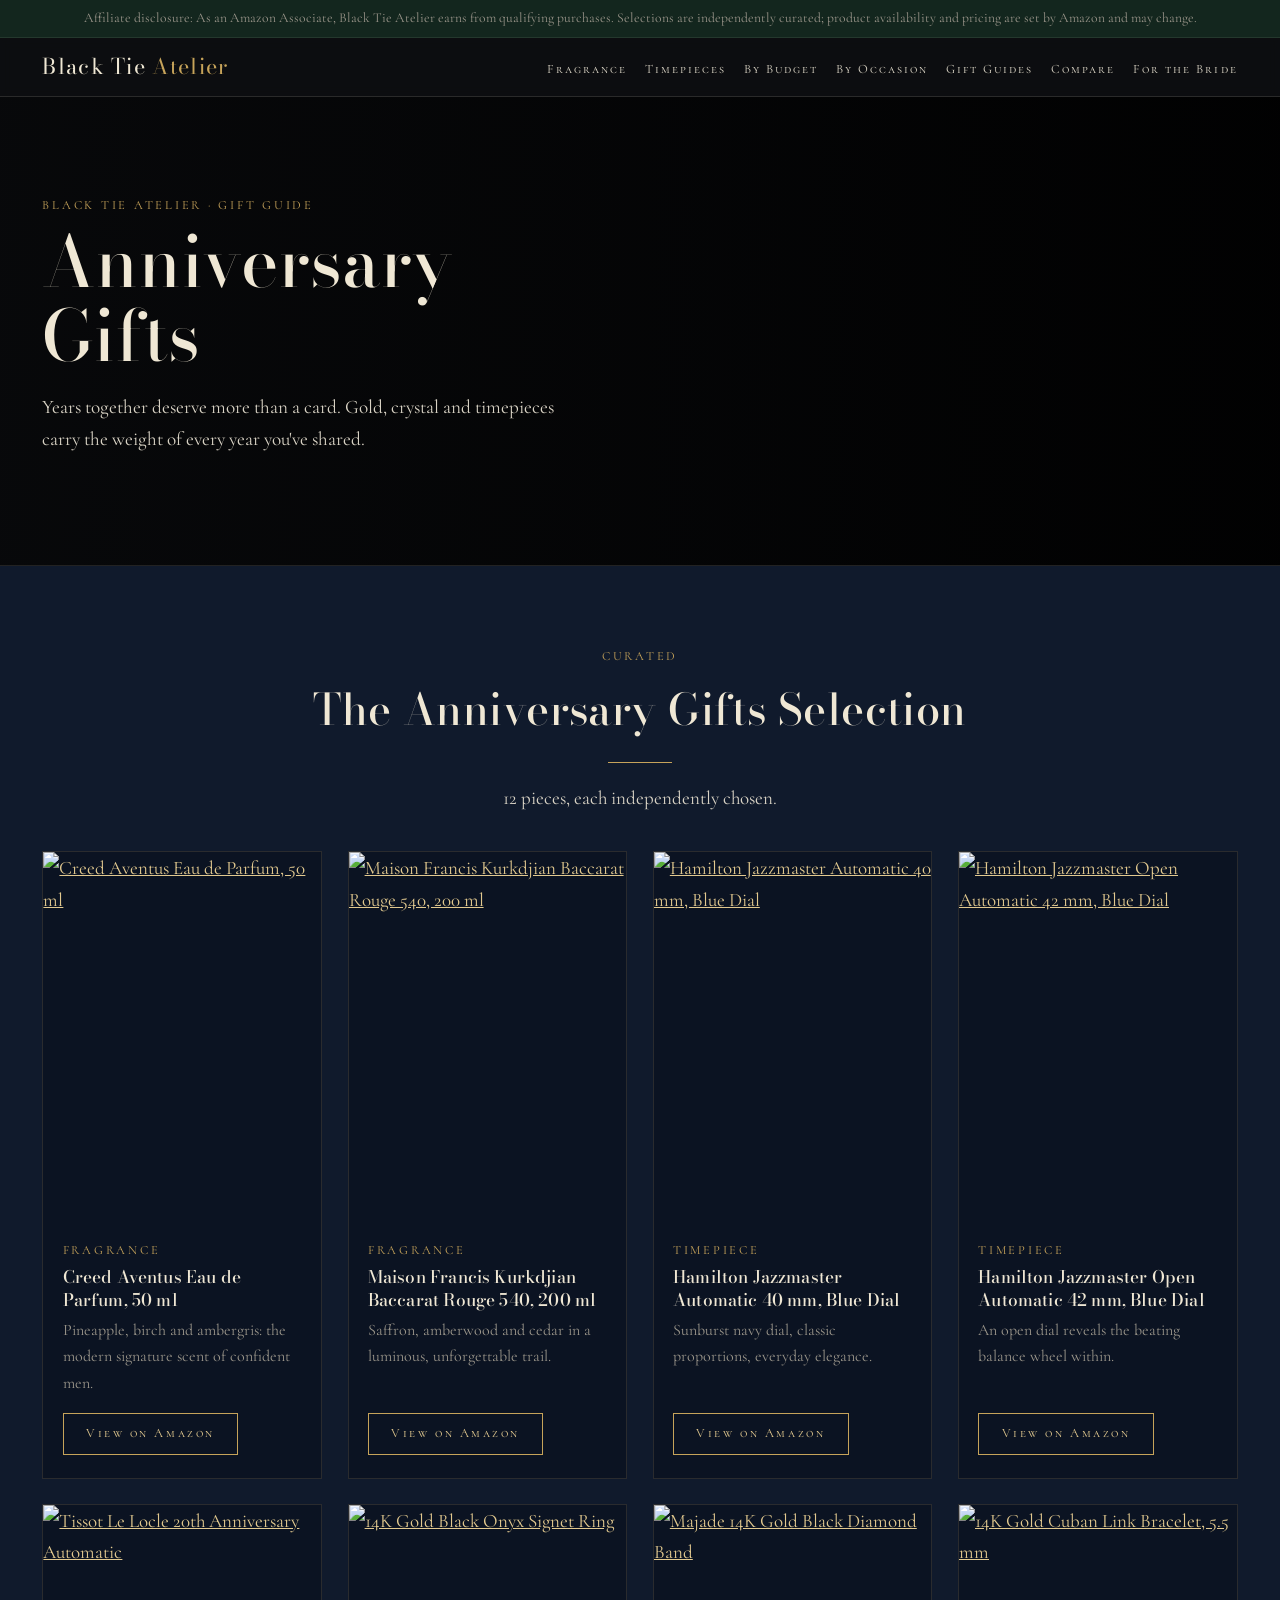
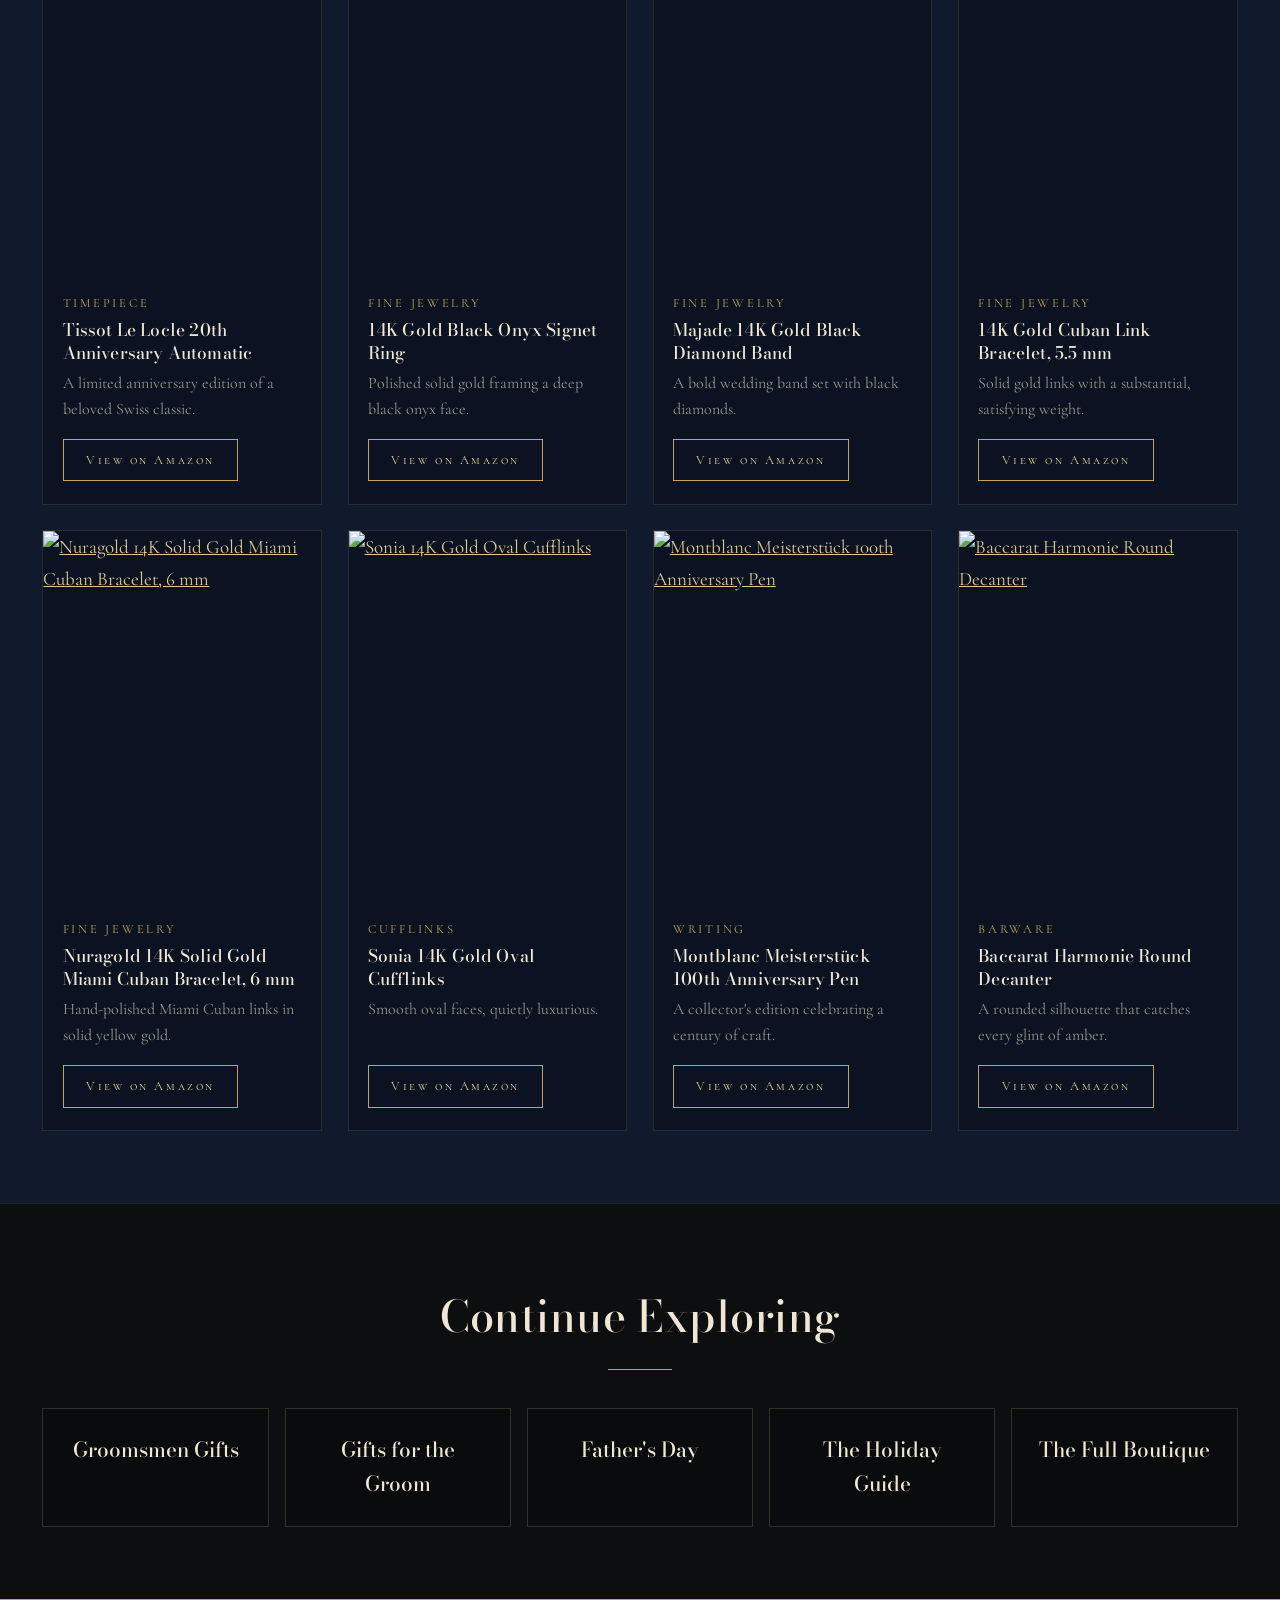
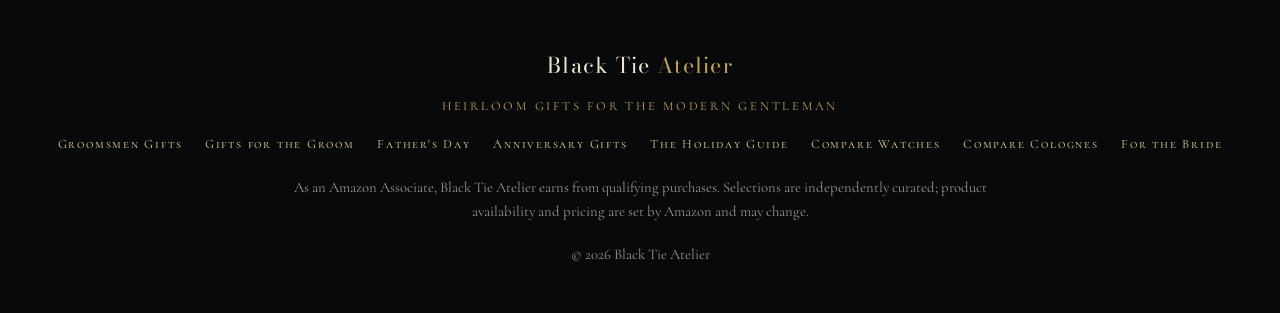
==== anniversary.html @ eb1c872d "Add files via upload" ====
<!doctype html><html lang="en"><head><meta charset="utf-8"><meta name="viewport" content="width=device-width,initial-scale=1">
<title>Luxury Anniversary Gifts for Him — Gold, Crystal &amp; Timepieces</title><meta name="description" content="Anniversary gifts for him: gold signet rings, Baccarat Rouge 540, Swiss automatics and collector&#x27;s pens."><link rel="canonical" href="https://lulumoons.github.io/Black-Tie-Atelier/anniversary.html">
<meta property="og:type" content="website"><meta property="og:site_name" content="Black Tie Atelier"><meta property="og:title" content="Luxury Anniversary Gifts for Him — Gold, Crystal &amp; Timepieces"><meta property="og:description" content="Anniversary gifts for him: gold signet rings, Baccarat Rouge 540, Swiss automatics and collector&#x27;s pens."><meta property="og:url" content="https://lulumoons.github.io/Black-Tie-Atelier/anniversary.html"><meta property="og:image" content="https://lulumoons.github.io/Black-Tie-Atelier/assets/share.jpg"><meta property="og:image:width" content="1200"><meta property="og:image:height" content="630">
<meta name="twitter:card" content="summary_large_image"><meta name="twitter:title" content="Luxury Anniversary Gifts for Him — Gold, Crystal &amp; Timepieces"><meta name="twitter:description" content="Anniversary gifts for him: gold signet rings, Baccarat Rouge 540, Swiss automatics and collector&#x27;s pens."><meta name="twitter:image" content="https://lulumoons.github.io/Black-Tie-Atelier/assets/share.jpg">
<meta name="theme-color" content="#0d0e10"><link rel="preconnect" href="https://fonts.googleapis.com"><link rel="preconnect" href="https://fonts.gstatic.com" crossorigin><link href="https://fonts.googleapis.com/css2?family=Bodoni+Moda:ital,wght@0,400;0,500;1,400&family=Cormorant+Garamond:ital,wght@0,400;0,500;1,400&family=Cormorant+SC:wght@400;500&display=swap" rel="stylesheet"><link rel="stylesheet" href="style.css"></head><body>
<div class="disc-top">Affiliate disclosure: As an Amazon Associate, Black Tie Atelier earns from qualifying purchases. Selections are independently curated; product availability and pricing are set by Amazon and may change.</div>
<header><div class="bar"><a class="logo" href="index.html">Black Tie <span>Atelier</span></a><nav><a href="index.html#atelier">Fragrance</a><a href="index.html#watches">Timepieces</a><a href="index.html#budget">By Budget</a><a href="index.html#occasion">By Occasion</a><a href="index.html#guides">Gift Guides</a><a href="compare-watches.html">Compare</a><a href="https://lulumoons.github.io/Enchanted-Veil/">For the Bride</a></nav></div></header>
<div class="hero" style="min-height:min(52vh,480px);background-image:url(assets/banners/jewels.jpg)"><div class="in"><span class="sc">Black Tie Atelier · Gift Guide</span><h1>Anniversary Gifts</h1><p>Years together deserve more than a card. Gold, crystal and timepieces carry the weight of every year you've shared.</p></div></div>
<section id="picks" class="navy"><div class="wrap"><div class="head"><span class="sc">Curated</span><h2>The Anniversary Gifts Selection</h2><div class="rule"></div><p>12 pieces, each independently chosen.</p></div><div class="grid"><article class="card"><a class="ph" data-asin="B071CYS5ZZ" href="https://www.amazon.com/dp/B071CYS5ZZ?tag=enchantedveil-20" target="_blank" rel="sponsored noopener"><img src="assets/products/B071CYS5ZZ.jpg" alt="Creed Aventus Eau de Parfum, 50 ml" loading="lazy"></a>
<div class="cb"><span class="sc">Fragrance</span><h3>Creed Aventus Eau de Parfum, 50 ml</h3><p>Pineapple, birch and ambergris: the modern signature scent of confident men.</p><a class="btn" data-asin="B071CYS5ZZ" href="https://www.amazon.com/dp/B071CYS5ZZ?tag=enchantedveil-20" target="_blank" rel="sponsored noopener">View on Amazon</a></div></article><article class="card"><a class="ph" data-asin="B0711VH8WD" href="https://www.amazon.com/dp/B0711VH8WD?tag=enchantedveil-20" target="_blank" rel="sponsored noopener"><img src="assets/products/B0711VH8WD.jpg" alt="Maison Francis Kurkdjian Baccarat Rouge 540, 200 ml" loading="lazy"></a>
<div class="cb"><span class="sc">Fragrance</span><h3>Maison Francis Kurkdjian Baccarat Rouge 540, 200 ml</h3><p>Saffron, amberwood and cedar in a luminous, unforgettable trail.</p><a class="btn" data-asin="B0711VH8WD" href="https://www.amazon.com/dp/B0711VH8WD?tag=enchantedveil-20" target="_blank" rel="sponsored noopener">View on Amazon</a></div></article><article class="card"><a class="ph" data-asin="B08B4QP7NF" href="https://www.amazon.com/dp/B08B4QP7NF?tag=enchantedveil-20" target="_blank" rel="sponsored noopener"><img src="assets/products/B08B4QP7NF.jpg" alt="Hamilton Jazzmaster Automatic 40 mm, Blue Dial" loading="lazy"></a>
<div class="cb"><span class="sc">Timepiece</span><h3>Hamilton Jazzmaster Automatic 40 mm, Blue Dial</h3><p>Sunburst navy dial, classic proportions, everyday elegance.</p><a class="btn" data-asin="B08B4QP7NF" href="https://www.amazon.com/dp/B08B4QP7NF?tag=enchantedveil-20" target="_blank" rel="sponsored noopener">View on Amazon</a></div></article><article class="card"><a class="ph" data-asin="B0FDKBJCLB" href="https://www.amazon.com/dp/B0FDKBJCLB?tag=enchantedveil-20" target="_blank" rel="sponsored noopener"><img src="assets/products/B0FDKBJCLB.jpg" alt="Hamilton Jazzmaster Open Automatic 42 mm, Blue Dial" loading="lazy"></a>
<div class="cb"><span class="sc">Timepiece</span><h3>Hamilton Jazzmaster Open Automatic 42 mm, Blue Dial</h3><p>An open dial reveals the beating balance wheel within.</p><a class="btn" data-asin="B0FDKBJCLB" href="https://www.amazon.com/dp/B0FDKBJCLB?tag=enchantedveil-20" target="_blank" rel="sponsored noopener">View on Amazon</a></div></article><article class="card"><a class="ph" data-asin="B0CQTPMPXT" href="https://www.amazon.com/dp/B0CQTPMPXT?tag=enchantedveil-20" target="_blank" rel="sponsored noopener"><img src="assets/products/B0CQTPMPXT.jpg" alt="Tissot Le Locle 20th Anniversary Automatic" loading="lazy"></a>
<div class="cb"><span class="sc">Timepiece</span><h3>Tissot Le Locle 20th Anniversary Automatic</h3><p>A limited anniversary edition of a beloved Swiss classic.</p><a class="btn" data-asin="B0CQTPMPXT" href="https://www.amazon.com/dp/B0CQTPMPXT?tag=enchantedveil-20" target="_blank" rel="sponsored noopener">View on Amazon</a></div></article><article class="card"><a class="ph" data-asin="B0CR1HQW1B" href="https://www.amazon.com/dp/B0CR1HQW1B?tag=enchantedveil-20" target="_blank" rel="sponsored noopener"><img src="assets/products/B0CR1HQW1B.jpg" alt="14K Gold Black Onyx Signet Ring" loading="lazy"></a>
<div class="cb"><span class="sc">Fine Jewelry</span><h3>14K Gold Black Onyx Signet Ring</h3><p>Polished solid gold framing a deep black onyx face.</p><a class="btn" data-asin="B0CR1HQW1B" href="https://www.amazon.com/dp/B0CR1HQW1B?tag=enchantedveil-20" target="_blank" rel="sponsored noopener">View on Amazon</a></div></article><article class="card"><a class="ph" data-asin="B079HYJ5NM" href="https://www.amazon.com/dp/B079HYJ5NM?tag=enchantedveil-20" target="_blank" rel="sponsored noopener"><img src="assets/products/B079HYJ5NM.jpg" alt="Majade 14K Gold Black Diamond Band" loading="lazy"></a>
<div class="cb"><span class="sc">Fine Jewelry</span><h3>Majade 14K Gold Black Diamond Band</h3><p>A bold wedding band set with black diamonds.</p><a class="btn" data-asin="B079HYJ5NM" href="https://www.amazon.com/dp/B079HYJ5NM?tag=enchantedveil-20" target="_blank" rel="sponsored noopener">View on Amazon</a></div></article><article class="card"><a class="ph" data-asin="B0777R8YJX" href="https://www.amazon.com/dp/B0777R8YJX?tag=enchantedveil-20" target="_blank" rel="sponsored noopener"><img src="assets/products/B0777R8YJX.jpg" alt="14K Gold Cuban Link Bracelet, 5.5 mm" loading="lazy"></a>
<div class="cb"><span class="sc">Fine Jewelry</span><h3>14K Gold Cuban Link Bracelet, 5.5 mm</h3><p>Solid gold links with a substantial, satisfying weight.</p><a class="btn" data-asin="B0777R8YJX" href="https://www.amazon.com/dp/B0777R8YJX?tag=enchantedveil-20" target="_blank" rel="sponsored noopener">View on Amazon</a></div></article><article class="card"><a class="ph" data-asin="B07YQ8J4TJ" href="https://www.amazon.com/dp/B07YQ8J4TJ?tag=enchantedveil-20" target="_blank" rel="sponsored noopener"><img src="assets/products/B07YQ8J4TJ.jpg" alt="Nuragold 14K Solid Gold Miami Cuban Bracelet, 6 mm" loading="lazy"></a>
<div class="cb"><span class="sc">Fine Jewelry</span><h3>Nuragold 14K Solid Gold Miami Cuban Bracelet, 6 mm</h3><p>Hand-polished Miami Cuban links in solid yellow gold.</p><a class="btn" data-asin="B07YQ8J4TJ" href="https://www.amazon.com/dp/B07YQ8J4TJ?tag=enchantedveil-20" target="_blank" rel="sponsored noopener">View on Amazon</a></div></article><article class="card"><a class="ph" data-asin="B081TM9789" href="https://www.amazon.com/dp/B081TM9789?tag=enchantedveil-20" target="_blank" rel="sponsored noopener"><img src="assets/products/B081TM9789.jpg" alt="Sonia 14K Gold Oval Cufflinks" loading="lazy"></a>
<div class="cb"><span class="sc">Cufflinks</span><h3>Sonia 14K Gold Oval Cufflinks</h3><p>Smooth oval faces, quietly luxurious.</p><a class="btn" data-asin="B081TM9789" href="https://www.amazon.com/dp/B081TM9789?tag=enchantedveil-20" target="_blank" rel="sponsored noopener">View on Amazon</a></div></article><article class="card"><a class="ph" data-asin="B002A6102E" href="https://www.amazon.com/dp/B002A6102E?tag=enchantedveil-20" target="_blank" rel="sponsored noopener"><img src="assets/products/B002A6102E.jpg" alt="Montblanc Meisterstück 100th Anniversary Pen" loading="lazy"></a>
<div class="cb"><span class="sc">Writing</span><h3>Montblanc Meisterstück 100th Anniversary Pen</h3><p>A collector&#x27;s edition celebrating a century of craft.</p><a class="btn" data-asin="B002A6102E" href="https://www.amazon.com/dp/B002A6102E?tag=enchantedveil-20" target="_blank" rel="sponsored noopener">View on Amazon</a></div></article><article class="card"><a class="ph" data-asin="B002UEW8IG" href="https://www.amazon.com/dp/B002UEW8IG?tag=enchantedveil-20" target="_blank" rel="sponsored noopener"><img src="assets/products/B002UEW8IG.jpg" alt="Baccarat Harmonie Round Decanter" loading="lazy"></a>
<div class="cb"><span class="sc">Barware</span><h3>Baccarat Harmonie Round Decanter</h3><p>A rounded silhouette that catches every glint of amber.</p><a class="btn" data-asin="B002UEW8IG" href="https://www.amazon.com/dp/B002UEW8IG?tag=enchantedveil-20" target="_blank" rel="sponsored noopener">View on Amazon</a></div></article></div></div></section>
<section id="more" class=""><div class="wrap"><div class="head"><span class="sc"></span><h2>Continue Exploring</h2><div class="rule"></div><p></p></div><div class="tiles"><a class="tile" href="groomsmen.html"><b>Groomsmen Gifts</b></a><a class="tile" href="groom.html"><b>Gifts for the Groom</b></a><a class="tile" href="fathers-day.html"><b>Father's Day</b></a><a class="tile" href="holiday.html"><b>The Holiday Guide</b></a><a class="tile" href="index.html"><b>The Full Boutique</b></a></div></div></section>
<footer><div class="wrap"><div class="logo">Black Tie <span>Atelier</span></div><p class="sc">Heirloom gifts for the modern gentleman</p>
<p class="fnav"><a href="groomsmen.html">Groomsmen Gifts</a><a href="groom.html">Gifts for the Groom</a><a href="fathers-day.html">Father's Day</a><a href="anniversary.html">Anniversary Gifts</a><a href="holiday.html">The Holiday Guide</a><a href="compare-watches.html">Compare Watches</a><a href="compare-colognes.html">Compare Colognes</a><a href="https://lulumoons.github.io/Enchanted-Veil/">For the Bride</a></p>
<p style="max-width:44rem;margin:1.2rem auto">As an Amazon Associate, Black Tie Atelier earns from qualifying purchases. Selections are independently curated; product availability and pricing are set by Amazon and may change.</p><p>&copy; 2026 Black Tie Atelier</p></div></footer>
<script>const AFFILIATE_TAG="enchantedveil-20";document.querySelectorAll('a[data-asin]').forEach(a=>{a.href='https://www.amazon.com/dp/'+a.dataset.asin+'?tag='+AFFILIATE_TAG;a.target='_blank';a.rel='sponsored noopener'});</script></body></html>
---- style.css ----
:root{--onyx:#0d0e10;--onyx2:#16181c;--navy:#101a2c;--forest:#13261e;--gold:#c6a35a;--gold2:#e2c98f;--ink:#d9d3c5;--mute:#9a958a}
*{box-sizing:border-box}html{scroll-behavior:smooth}
body{margin:0;background:var(--onyx);color:var(--ink);font:400 19px/1.65 "Cormorant Garamond",Georgia,serif}
a{color:var(--gold2)}h1,h2,h3{font-family:"Bodoni Moda",Georgia,serif;font-weight:500;color:#efe7d4;letter-spacing:.01em}
.sc{font-family:"Cormorant SC",serif;letter-spacing:.22em;text-transform:uppercase;font-size:.78rem;color:var(--gold)}
header{position:sticky;top:0;z-index:9;background:rgba(13,14,16,.94);border-bottom:1px solid #2a2a2a;backdrop-filter:blur(6px)}
.bar{max-width:1240px;margin:auto;display:flex;align-items:center;justify-content:space-between;padding:.7rem 1.4rem;gap:1rem;flex-wrap:wrap}
.logo{font-family:"Bodoni Moda",serif;font-size:1.35rem;color:#efe7d4;text-decoration:none;letter-spacing:.06em}.logo span{color:var(--gold)}
nav a{font-family:"Cormorant SC",serif;letter-spacing:.16em;font-size:.8rem;color:var(--ink);text-decoration:none;margin-left:1.1rem}nav a:hover{color:var(--gold2)}
.disc-top{background:var(--forest);color:var(--mute);text-align:center;font-size:.85rem;padding:.45rem 1rem;border-bottom:1px solid #24382d}
.hero{position:relative;min-height:min(78vh,720px);display:flex;align-items:center;background:#000 center/cover no-repeat}
.hero:after{content:"";position:absolute;inset:0;background:linear-gradient(90deg,rgba(8,9,11,.92) 0%,rgba(8,9,11,.55) 50%,rgba(8,9,11,.15))}
.hero .in{position:relative;z-index:1;max-width:1240px;margin:auto;width:100%;padding:3rem 1.4rem}
.hero h1{font-size:clamp(2.4rem,5.5vw,4.6rem);line-height:1.05;margin:.4rem 0 1rem;max-width:12ch}
.hero p{max-width:34rem;font-size:1.2rem}
.btn{display:inline-block;border:1px solid var(--gold);color:var(--gold2);padding:.6rem 1.4rem;font-family:"Cormorant SC",serif;letter-spacing:.2em;font-size:.8rem;text-decoration:none;transition:.25s}
.btn:hover{background:var(--gold);color:var(--onyx)}
.wrap{max-width:1240px;margin:auto;padding:0 1.4rem}
section{padding:4.5rem 0;border-top:1px solid #222}
section.navy{background:var(--navy)}section.forest{background:var(--forest)}
.head{text-align:center;max-width:44rem;margin:0 auto 2.4rem}.head h2{font-size:clamp(1.9rem,3.4vw,2.8rem);margin:.3rem 0 .6rem}
.rule{width:64px;height:1px;background:var(--gold);margin:1rem auto}
figure.banner{margin:0 0 2.6rem;position:relative;overflow:hidden;border:1px solid #2b2b2b}
figure.banner img{width:100%;height:340px;object-fit:cover;display:block;filter:brightness(.82)}
.grid{display:grid;grid-template-columns:repeat(auto-fill,minmax(250px,1fr));gap:1.6rem}
.card{background:var(--onyx2);border:1px solid #2a2b2e;display:flex;flex-direction:column;transition:.3s}
.navy .card{background:#0b1322}.forest .card{background:#0d1c15}
.card:hover{border-color:var(--gold);transform:translateY(-3px)}
.card .ph{aspect-ratio:3/4;overflow:hidden}.card .ph img{width:100%;height:100%;object-fit:cover;display:block}
.card .cb{padding:1.1rem 1.2rem 1.4rem;display:flex;flex-direction:column;gap:.35rem;flex:1}
.card h3{font-size:1.08rem;line-height:1.3;margin:0}.card p{margin:0;font-size:1rem;color:var(--mute);flex:1}
.card .btn{align-self:flex-start;margin-top:.7rem}
.tiles{display:grid;grid-template-columns:repeat(auto-fit,minmax(200px,1fr));gap:1rem}
.tile{border:1px solid #33302a;padding:1.5rem;text-align:center;text-decoration:none;color:var(--ink);background:rgba(0,0,0,.25);transition:.25s}
.tile:hover{border-color:var(--gold)}.tile b{display:block;font-family:"Bodoni Moda",serif;font-weight:500;font-size:1.3rem;color:#efe7d4}
.box{display:grid;grid-template-columns:1.1fr 1fr;gap:2rem;border:1px solid var(--gold);padding:2rem;background:linear-gradient(135deg,#0b1322,#0d1c15)}
.box .mini{display:grid;grid-template-columns:repeat(2,1fr);gap:.8rem}.box .mini a{display:block;border:1px solid #2f2f2f}.box .mini img{width:100%;aspect-ratio:1;object-fit:cover;display:block}
.box ul{padding-left:1.1rem}
table.cmp{width:100%;border-collapse:collapse;font-size:1rem}table.cmp th,table.cmp td{border-bottom:1px solid #2c2c2c;padding:.8rem;text-align:left;vertical-align:top}
table.cmp th{font-family:"Cormorant SC",serif;letter-spacing:.14em;color:var(--gold);font-weight:400}
table.cmp img{width:70px;height:90px;object-fit:cover}
.bride{text-align:center}.note{max-width:46rem;margin:auto;text-align:center;font-size:1.15rem}
footer{background:#08090a;border-top:1px solid var(--gold);padding:3rem 0 2rem;text-align:center;font-size:.92rem;color:var(--mute)}
.fnav a{margin:0 .7rem;font-family:"Cormorant SC",serif;letter-spacing:.14em;font-size:.8rem;text-decoration:none}
@media(max-width:760px){.box{grid-template-columns:1fr}nav a{margin:0 .9rem 0 0}figure.banner img{height:200px}.hero{min-height:64vh}}
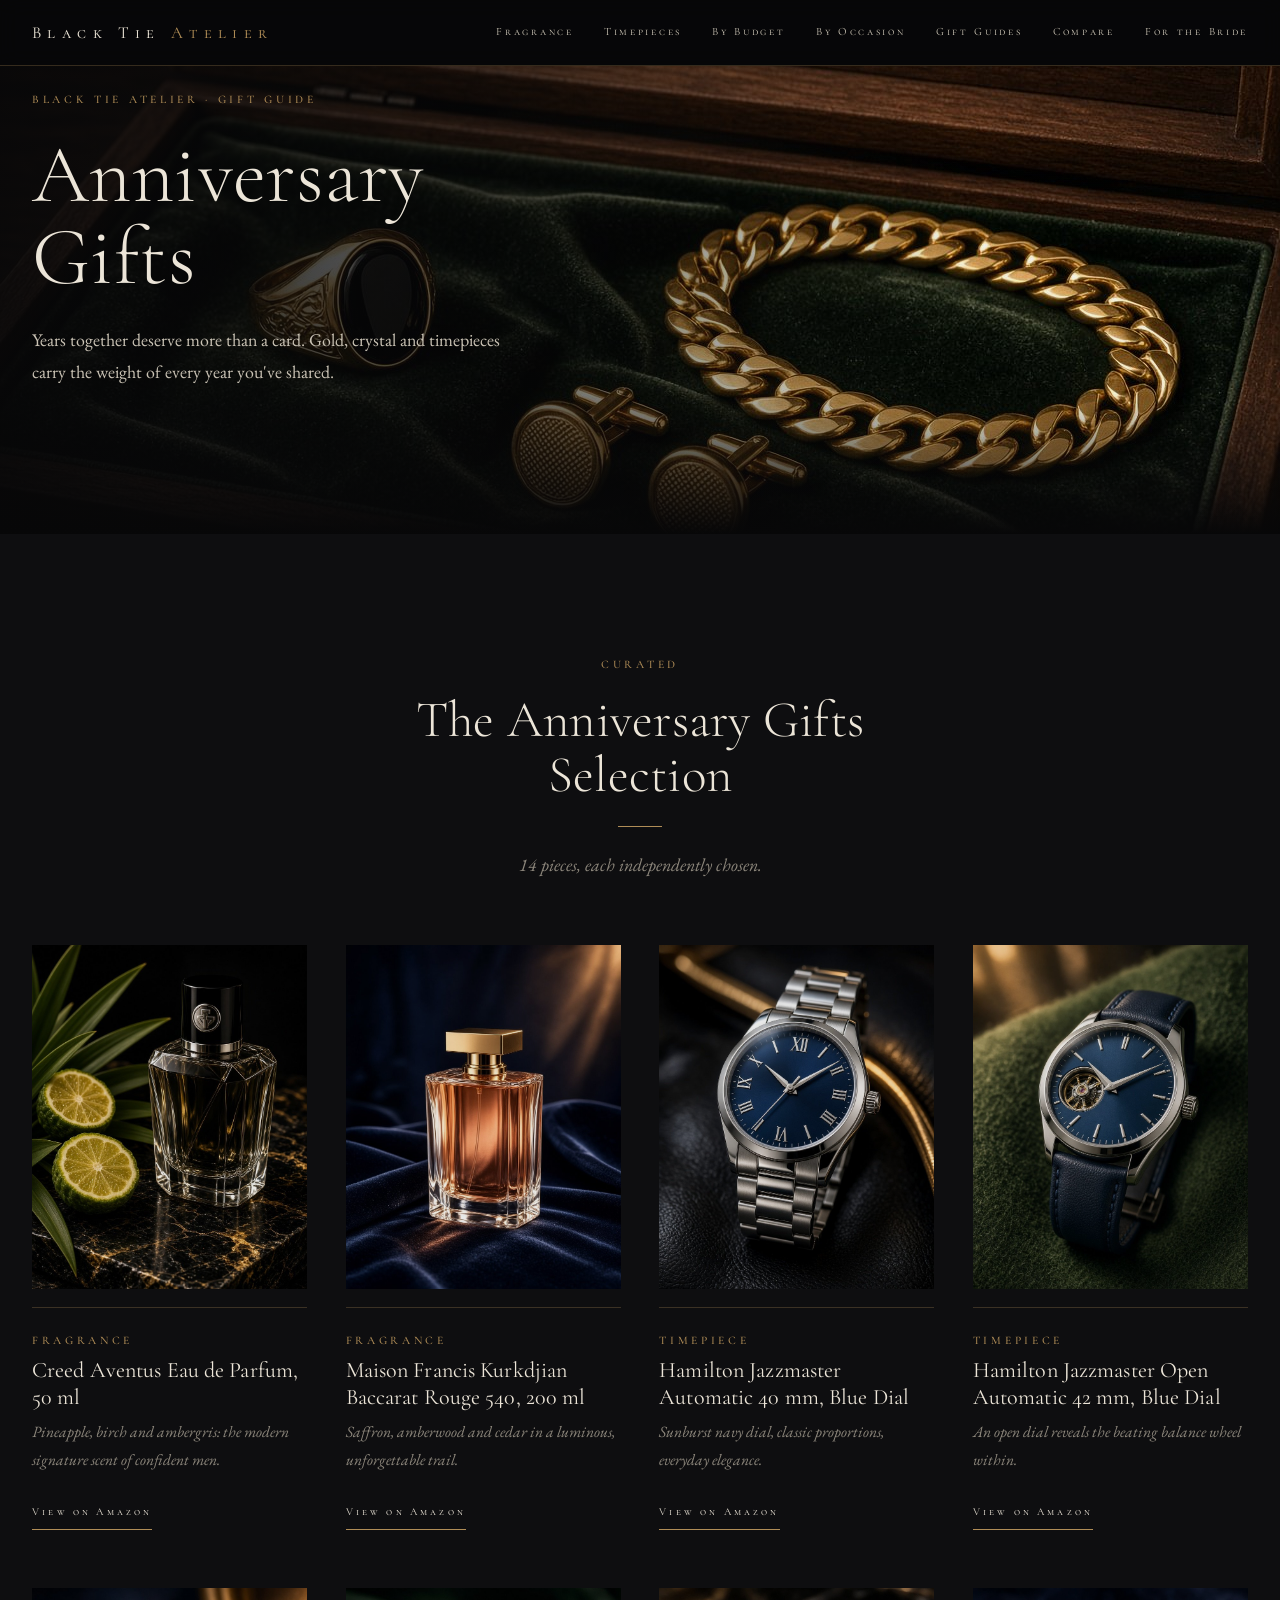
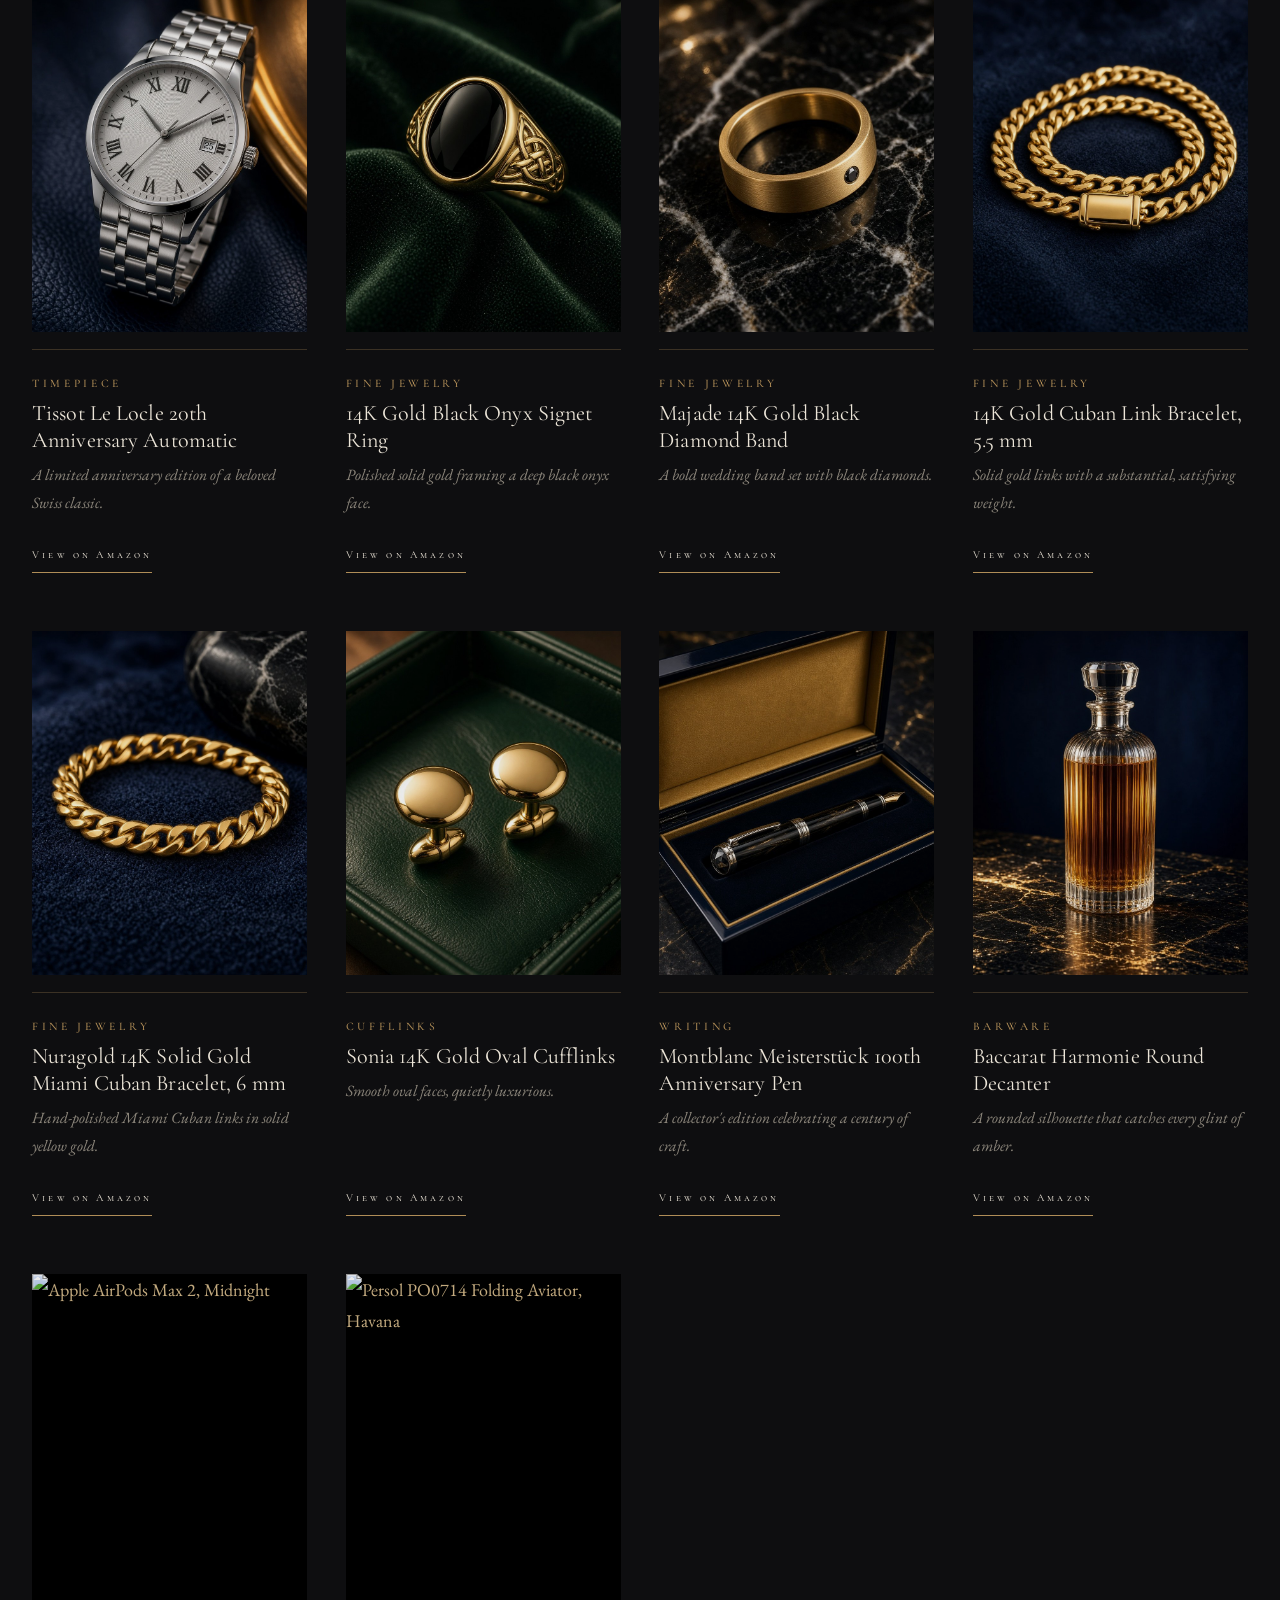
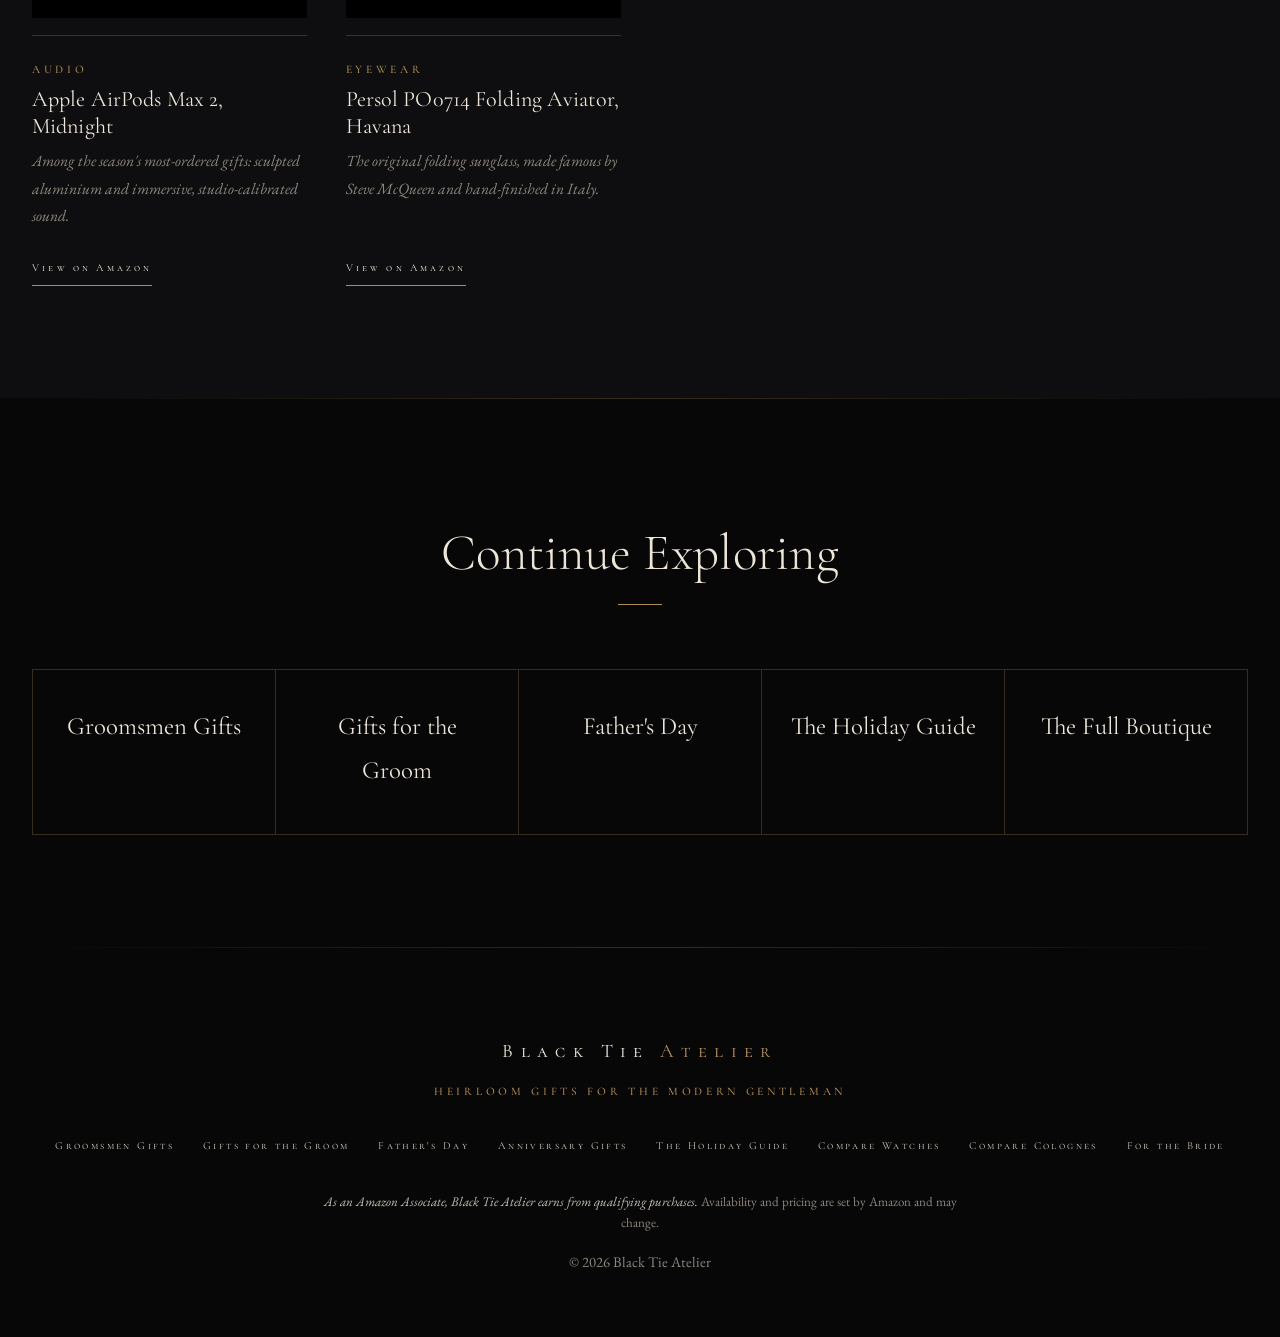
==== commit af0dd2a4: "Add files via upload" ====
--- a/anniversary.html
+++ b/anniversary.html
@@ -2,11 +2,10 @@
 <title>Luxury Anniversary Gifts for Him — Gold, Crystal &amp; Timepieces</title><meta name="description" content="Anniversary gifts for him: gold signet rings, Baccarat Rouge 540, Swiss automatics and collector&#x27;s pens."><link rel="canonical" href="https://lulumoons.github.io/Black-Tie-Atelier/anniversary.html">
 <meta property="og:type" content="website"><meta property="og:site_name" content="Black Tie Atelier"><meta property="og:title" content="Luxury Anniversary Gifts for Him — Gold, Crystal &amp; Timepieces"><meta property="og:description" content="Anniversary gifts for him: gold signet rings, Baccarat Rouge 540, Swiss automatics and collector&#x27;s pens."><meta property="og:url" content="https://lulumoons.github.io/Black-Tie-Atelier/anniversary.html"><meta property="og:image" content="https://lulumoons.github.io/Black-Tie-Atelier/assets/share.jpg"><meta property="og:image:width" content="1200"><meta property="og:image:height" content="630">
 <meta name="twitter:card" content="summary_large_image"><meta name="twitter:title" content="Luxury Anniversary Gifts for Him — Gold, Crystal &amp; Timepieces"><meta name="twitter:description" content="Anniversary gifts for him: gold signet rings, Baccarat Rouge 540, Swiss automatics and collector&#x27;s pens."><meta name="twitter:image" content="https://lulumoons.github.io/Black-Tie-Atelier/assets/share.jpg">
-<meta name="theme-color" content="#0d0e10"><link rel="preconnect" href="https://fonts.googleapis.com"><link rel="preconnect" href="https://fonts.gstatic.com" crossorigin><link href="https://fonts.googleapis.com/css2?family=Bodoni+Moda:ital,wght@0,400;0,500;1,400&family=Cormorant+Garamond:ital,wght@0,400;0,500;1,400&family=Cormorant+SC:wght@400;500&display=swap" rel="stylesheet"><link rel="stylesheet" href="style.css"></head><body>
-<div class="disc-top">Affiliate disclosure: As an Amazon Associate, Black Tie Atelier earns from qualifying purchases. Selections are independently curated; product availability and pricing are set by Amazon and may change.</div>
+<meta name="theme-color" content="#0d0e10"><link rel="preconnect" href="https://fonts.googleapis.com"><link rel="preconnect" href="https://fonts.gstatic.com" crossorigin><link href="https://fonts.googleapis.com/css2?family=Cormorant+Garamond:ital,wght@0,300;0,400;0,500;1,300;1,400&family=Cormorant+SC:wght@400;500&family=EB+Garamond:ital,wght@0,400;0,500;1,400&display=swap" rel="stylesheet"><link rel="stylesheet" href="style.css"></head><body>
 <header><div class="bar"><a class="logo" href="index.html">Black Tie <span>Atelier</span></a><nav><a href="index.html#atelier">Fragrance</a><a href="index.html#watches">Timepieces</a><a href="index.html#budget">By Budget</a><a href="index.html#occasion">By Occasion</a><a href="index.html#guides">Gift Guides</a><a href="compare-watches.html">Compare</a><a href="https://lulumoons.github.io/Enchanted-Veil/">For the Bride</a></nav></div></header>
 <div class="hero" style="min-height:min(52vh,480px);background-image:url(assets/banners/jewels.jpg)"><div class="in"><span class="sc">Black Tie Atelier · Gift Guide</span><h1>Anniversary Gifts</h1><p>Years together deserve more than a card. Gold, crystal and timepieces carry the weight of every year you've shared.</p></div></div>
-<section id="picks" class="navy"><div class="wrap"><div class="head"><span class="sc">Curated</span><h2>The Anniversary Gifts Selection</h2><div class="rule"></div><p>12 pieces, each independently chosen.</p></div><div class="grid"><article class="card"><a class="ph" data-asin="B071CYS5ZZ" href="https://www.amazon.com/dp/B071CYS5ZZ?tag=enchantedveil-20" target="_blank" rel="sponsored noopener"><img src="assets/products/B071CYS5ZZ.jpg" alt="Creed Aventus Eau de Parfum, 50 ml" loading="lazy"></a>
+<section id="picks" class="navy"><div class="wrap"><div class="head"><span class="sc">Curated</span><h2>The Anniversary Gifts Selection</h2><div class="rule"></div><p>14 pieces, each independently chosen.</p></div><div class="grid"><article class="card"><a class="ph" data-asin="B071CYS5ZZ" href="https://www.amazon.com/dp/B071CYS5ZZ?tag=enchantedveil-20" target="_blank" rel="sponsored noopener"><img src="assets/products/B071CYS5ZZ.jpg" alt="Creed Aventus Eau de Parfum, 50 ml" loading="lazy"></a>
 <div class="cb"><span class="sc">Fragrance</span><h3>Creed Aventus Eau de Parfum, 50 ml</h3><p>Pineapple, birch and ambergris: the modern signature scent of confident men.</p><a class="btn" data-asin="B071CYS5ZZ" href="https://www.amazon.com/dp/B071CYS5ZZ?tag=enchantedveil-20" target="_blank" rel="sponsored noopener">View on Amazon</a></div></article><article class="card"><a class="ph" data-asin="B0711VH8WD" href="https://www.amazon.com/dp/B0711VH8WD?tag=enchantedveil-20" target="_blank" rel="sponsored noopener"><img src="assets/products/B0711VH8WD.jpg" alt="Maison Francis Kurkdjian Baccarat Rouge 540, 200 ml" loading="lazy"></a>
 <div class="cb"><span class="sc">Fragrance</span><h3>Maison Francis Kurkdjian Baccarat Rouge 540, 200 ml</h3><p>Saffron, amberwood and cedar in a luminous, unforgettable trail.</p><a class="btn" data-asin="B0711VH8WD" href="https://www.amazon.com/dp/B0711VH8WD?tag=enchantedveil-20" target="_blank" rel="sponsored noopener">View on Amazon</a></div></article><article class="card"><a class="ph" data-asin="B08B4QP7NF" href="https://www.amazon.com/dp/B08B4QP7NF?tag=enchantedveil-20" target="_blank" rel="sponsored noopener"><img src="assets/products/B08B4QP7NF.jpg" alt="Hamilton Jazzmaster Automatic 40 mm, Blue Dial" loading="lazy"></a>
 <div class="cb"><span class="sc">Timepiece</span><h3>Hamilton Jazzmaster Automatic 40 mm, Blue Dial</h3><p>Sunburst navy dial, classic proportions, everyday elegance.</p><a class="btn" data-asin="B08B4QP7NF" href="https://www.amazon.com/dp/B08B4QP7NF?tag=enchantedveil-20" target="_blank" rel="sponsored noopener">View on Amazon</a></div></article><article class="card"><a class="ph" data-asin="B0FDKBJCLB" href="https://www.amazon.com/dp/B0FDKBJCLB?tag=enchantedveil-20" target="_blank" rel="sponsored noopener"><img src="assets/products/B0FDKBJCLB.jpg" alt="Hamilton Jazzmaster Open Automatic 42 mm, Blue Dial" loading="lazy"></a>
@@ -18,9 +17,11 @@
 <div class="cb"><span class="sc">Fine Jewelry</span><h3>Nuragold 14K Solid Gold Miami Cuban Bracelet, 6 mm</h3><p>Hand-polished Miami Cuban links in solid yellow gold.</p><a class="btn" data-asin="B07YQ8J4TJ" href="https://www.amazon.com/dp/B07YQ8J4TJ?tag=enchantedveil-20" target="_blank" rel="sponsored noopener">View on Amazon</a></div></article><article class="card"><a class="ph" data-asin="B081TM9789" href="https://www.amazon.com/dp/B081TM9789?tag=enchantedveil-20" target="_blank" rel="sponsored noopener"><img src="assets/products/B081TM9789.jpg" alt="Sonia 14K Gold Oval Cufflinks" loading="lazy"></a>
 <div class="cb"><span class="sc">Cufflinks</span><h3>Sonia 14K Gold Oval Cufflinks</h3><p>Smooth oval faces, quietly luxurious.</p><a class="btn" data-asin="B081TM9789" href="https://www.amazon.com/dp/B081TM9789?tag=enchantedveil-20" target="_blank" rel="sponsored noopener">View on Amazon</a></div></article><article class="card"><a class="ph" data-asin="B002A6102E" href="https://www.amazon.com/dp/B002A6102E?tag=enchantedveil-20" target="_blank" rel="sponsored noopener"><img src="assets/products/B002A6102E.jpg" alt="Montblanc Meisterstück 100th Anniversary Pen" loading="lazy"></a>
 <div class="cb"><span class="sc">Writing</span><h3>Montblanc Meisterstück 100th Anniversary Pen</h3><p>A collector&#x27;s edition celebrating a century of craft.</p><a class="btn" data-asin="B002A6102E" href="https://www.amazon.com/dp/B002A6102E?tag=enchantedveil-20" target="_blank" rel="sponsored noopener">View on Amazon</a></div></article><article class="card"><a class="ph" data-asin="B002UEW8IG" href="https://www.amazon.com/dp/B002UEW8IG?tag=enchantedveil-20" target="_blank" rel="sponsored noopener"><img src="assets/products/B002UEW8IG.jpg" alt="Baccarat Harmonie Round Decanter" loading="lazy"></a>
-<div class="cb"><span class="sc">Barware</span><h3>Baccarat Harmonie Round Decanter</h3><p>A rounded silhouette that catches every glint of amber.</p><a class="btn" data-asin="B002UEW8IG" href="https://www.amazon.com/dp/B002UEW8IG?tag=enchantedveil-20" target="_blank" rel="sponsored noopener">View on Amazon</a></div></article></div></div></section>
+<div class="cb"><span class="sc">Barware</span><h3>Baccarat Harmonie Round Decanter</h3><p>A rounded silhouette that catches every glint of amber.</p><a class="btn" data-asin="B002UEW8IG" href="https://www.amazon.com/dp/B002UEW8IG?tag=enchantedveil-20" target="_blank" rel="sponsored noopener">View on Amazon</a></div></article><article class="card"><a class="ph" data-asin="B0GSS4SGZR" href="https://www.amazon.com/dp/B0GSS4SGZR?tag=enchantedveil-20" target="_blank" rel="sponsored noopener"><img src="assets/products/B0GSS4SGZR.jpg" alt="Apple AirPods Max 2, Midnight" loading="lazy"></a>
+<div class="cb"><span class="sc">Audio</span><h3>Apple AirPods Max 2, Midnight</h3><p>Among the season&#x27;s most-ordered gifts: sculpted aluminium and immersive, studio-calibrated sound.</p><a class="btn" data-asin="B0GSS4SGZR" href="https://www.amazon.com/dp/B0GSS4SGZR?tag=enchantedveil-20" target="_blank" rel="sponsored noopener">View on Amazon</a></div></article><article class="card"><a class="ph" data-asin="B005G07GKG" href="https://www.amazon.com/dp/B005G07GKG?tag=enchantedveil-20" target="_blank" rel="sponsored noopener"><img src="assets/products/B005G07GKG.jpg" alt="Persol PO0714 Folding Aviator, Havana" loading="lazy"></a>
+<div class="cb"><span class="sc">Eyewear</span><h3>Persol PO0714 Folding Aviator, Havana</h3><p>The original folding sunglass, made famous by Steve McQueen and hand-finished in Italy.</p><a class="btn" data-asin="B005G07GKG" href="https://www.amazon.com/dp/B005G07GKG?tag=enchantedveil-20" target="_blank" rel="sponsored noopener">View on Amazon</a></div></article></div></div></section>
 <section id="more" class=""><div class="wrap"><div class="head"><span class="sc"></span><h2>Continue Exploring</h2><div class="rule"></div><p></p></div><div class="tiles"><a class="tile" href="groomsmen.html"><b>Groomsmen Gifts</b></a><a class="tile" href="groom.html"><b>Gifts for the Groom</b></a><a class="tile" href="fathers-day.html"><b>Father's Day</b></a><a class="tile" href="holiday.html"><b>The Holiday Guide</b></a><a class="tile" href="index.html"><b>The Full Boutique</b></a></div></div></section>
 <footer><div class="wrap"><div class="logo">Black Tie <span>Atelier</span></div><p class="sc">Heirloom gifts for the modern gentleman</p>
 <p class="fnav"><a href="groomsmen.html">Groomsmen Gifts</a><a href="groom.html">Gifts for the Groom</a><a href="fathers-day.html">Father's Day</a><a href="anniversary.html">Anniversary Gifts</a><a href="holiday.html">The Holiday Guide</a><a href="compare-watches.html">Compare Watches</a><a href="compare-colognes.html">Compare Colognes</a><a href="https://lulumoons.github.io/Enchanted-Veil/">For the Bride</a></p>
-<p style="max-width:44rem;margin:1.2rem auto">As an Amazon Associate, Black Tie Atelier earns from qualifying purchases. Selections are independently curated; product availability and pricing are set by Amazon and may change.</p><p>&copy; 2026 Black Tie Atelier</p></div></footer>
+<p class="fine"><em>As an Amazon Associate, Black Tie Atelier earns from qualifying purchases.</em> Availability and pricing are set by Amazon and may change.</p><p>&copy; 2026 Black Tie Atelier</p></div></footer>
 <script>const AFFILIATE_TAG="enchantedveil-20";document.querySelectorAll('a[data-asin]').forEach(a=>{a.href='https://www.amazon.com/dp/'+a.dataset.asin+'?tag='+AFFILIATE_TAG;a.target='_blank';a.rel='sponsored noopener'});</script></body></html>
--- a/style.css
+++ b/style.css
@@ -1,45 +1,73 @@
-:root{--onyx:#0d0e10;--onyx2:#16181c;--navy:#101a2c;--forest:#13261e;--gold:#c6a35a;--gold2:#e2c98f;--ink:#d9d3c5;--mute:#9a958a}
-*{box-sizing:border-box}html{scroll-behavior:smooth}
-body{margin:0;background:var(--onyx);color:var(--ink);font:400 19px/1.65 "Cormorant Garamond",Georgia,serif}
-a{color:var(--gold2)}h1,h2,h3{font-family:"Bodoni Moda",Georgia,serif;font-weight:500;color:#efe7d4;letter-spacing:.01em}
-.sc{font-family:"Cormorant SC",serif;letter-spacing:.22em;text-transform:uppercase;font-size:.78rem;color:var(--gold)}
-header{position:sticky;top:0;z-index:9;background:rgba(13,14,16,.94);border-bottom:1px solid #2a2a2a;backdrop-filter:blur(6px)}
-.bar{max-width:1240px;margin:auto;display:flex;align-items:center;justify-content:space-between;padding:.7rem 1.4rem;gap:1rem;flex-wrap:wrap}
-.logo{font-family:"Bodoni Moda",serif;font-size:1.35rem;color:#efe7d4;text-decoration:none;letter-spacing:.06em}.logo span{color:var(--gold)}
-nav a{font-family:"Cormorant SC",serif;letter-spacing:.16em;font-size:.8rem;color:var(--ink);text-decoration:none;margin-left:1.1rem}nav a:hover{color:var(--gold2)}
-.disc-top{background:var(--forest);color:var(--mute);text-align:center;font-size:.85rem;padding:.45rem 1rem;border-bottom:1px solid #24382d}
-.hero{position:relative;min-height:min(78vh,720px);display:flex;align-items:center;background:#000 center/cover no-repeat}
-.hero:after{content:"";position:absolute;inset:0;background:linear-gradient(90deg,rgba(8,9,11,.92) 0%,rgba(8,9,11,.55) 50%,rgba(8,9,11,.15))}
-.hero .in{position:relative;z-index:1;max-width:1240px;margin:auto;width:100%;padding:3rem 1.4rem}
-.hero h1{font-size:clamp(2.4rem,5.5vw,4.6rem);line-height:1.05;margin:.4rem 0 1rem;max-width:12ch}
-.hero p{max-width:34rem;font-size:1.2rem}
-.btn{display:inline-block;border:1px solid var(--gold);color:var(--gold2);padding:.6rem 1.4rem;font-family:"Cormorant SC",serif;letter-spacing:.2em;font-size:.8rem;text-decoration:none;transition:.25s}
-.btn:hover{background:var(--gold);color:var(--onyx)}
-.wrap{max-width:1240px;margin:auto;padding:0 1.4rem}
-section{padding:4.5rem 0;border-top:1px solid #222}
-section.navy{background:var(--navy)}section.forest{background:var(--forest)}
-.head{text-align:center;max-width:44rem;margin:0 auto 2.4rem}.head h2{font-size:clamp(1.9rem,3.4vw,2.8rem);margin:.3rem 0 .6rem}
-.rule{width:64px;height:1px;background:var(--gold);margin:1rem auto}
-figure.banner{margin:0 0 2.6rem;position:relative;overflow:hidden;border:1px solid #2b2b2b}
-figure.banner img{width:100%;height:340px;object-fit:cover;display:block;filter:brightness(.82)}
-.grid{display:grid;grid-template-columns:repeat(auto-fill,minmax(250px,1fr));gap:1.6rem}
-.card{background:var(--onyx2);border:1px solid #2a2b2e;display:flex;flex-direction:column;transition:.3s}
-.navy .card{background:#0b1322}.forest .card{background:#0d1c15}
-.card:hover{border-color:var(--gold);transform:translateY(-3px)}
-.card .ph{aspect-ratio:3/4;overflow:hidden}.card .ph img{width:100%;height:100%;object-fit:cover;display:block}
-.card .cb{padding:1.1rem 1.2rem 1.4rem;display:flex;flex-direction:column;gap:.35rem;flex:1}
-.card h3{font-size:1.08rem;line-height:1.3;margin:0}.card p{margin:0;font-size:1rem;color:var(--mute);flex:1}
-.card .btn{align-self:flex-start;margin-top:.7rem}
-.tiles{display:grid;grid-template-columns:repeat(auto-fit,minmax(200px,1fr));gap:1rem}
-.tile{border:1px solid #33302a;padding:1.5rem;text-align:center;text-decoration:none;color:var(--ink);background:rgba(0,0,0,.25);transition:.25s}
-.tile:hover{border-color:var(--gold)}.tile b{display:block;font-family:"Bodoni Moda",serif;font-weight:500;font-size:1.3rem;color:#efe7d4}
-.box{display:grid;grid-template-columns:1.1fr 1fr;gap:2rem;border:1px solid var(--gold);padding:2rem;background:linear-gradient(135deg,#0b1322,#0d1c15)}
-.box .mini{display:grid;grid-template-columns:repeat(2,1fr);gap:.8rem}.box .mini a{display:block;border:1px solid #2f2f2f}.box .mini img{width:100%;aspect-ratio:1;object-fit:cover;display:block}
-.box ul{padding-left:1.1rem}
-table.cmp{width:100%;border-collapse:collapse;font-size:1rem}table.cmp th,table.cmp td{border-bottom:1px solid #2c2c2c;padding:.8rem;text-align:left;vertical-align:top}
-table.cmp th{font-family:"Cormorant SC",serif;letter-spacing:.14em;color:var(--gold);font-weight:400}
-table.cmp img{width:70px;height:90px;object-fit:cover}
-.bride{text-align:center}.note{max-width:46rem;margin:auto;text-align:center;font-size:1.15rem}
-footer{background:#08090a;border-top:1px solid var(--gold);padding:3rem 0 2rem;text-align:center;font-size:.92rem;color:var(--mute)}
-.fnav a{margin:0 .7rem;font-family:"Cormorant SC",serif;letter-spacing:.14em;font-size:.8rem;text-decoration:none}
-@media(max-width:760px){.box{grid-template-columns:1fr}nav a{margin:0 .9rem 0 0}figure.banner img{height:200px}.hero{min-height:64vh}}
+:root{--black:#070708;--char:#0e0e10;--char2:#141416;--line:rgba(176,141,87,.28);--gold:#b08d57;--gold2:#d4b98a;--ivory:#ece5d8;--ink:#c9c2b4;--mute:#8d877c}
+*{box-sizing:border-box}html{scroll-behavior:smooth;-webkit-text-size-adjust:100%}
+body{margin:0;background:var(--black);color:var(--ink);font:400 18px/1.75 "EB Garamond",Georgia,serif;-webkit-font-smoothing:antialiased}
+img{max-width:100%}
+a{color:var(--gold2);text-decoration:none;transition:color .3s}a:hover{color:var(--ivory)}
+h1,h2,h3{font-family:"Cormorant Garamond",Georgia,serif;font-weight:300;color:var(--ivory);letter-spacing:.005em;margin:0}
+.sc{font-family:"Cormorant SC",serif;letter-spacing:.32em;text-transform:uppercase;font-size:.72rem;color:var(--gold);font-weight:500}
+header{position:sticky;top:0;z-index:20;background:rgba(7,7,8,.88);backdrop-filter:blur(10px);-webkit-backdrop-filter:blur(10px);border-bottom:1px solid var(--line)}
+.bar{max-width:1320px;margin:auto;display:flex;align-items:center;justify-content:space-between;padding:1.1rem 2rem;gap:1rem}
+.logo{font-family:"Cormorant SC",serif;font-size:1.05rem;letter-spacing:.38em;color:var(--ivory);white-space:nowrap}.logo span{color:var(--gold)}
+nav{display:flex;gap:1.9rem;flex-wrap:nowrap;overflow-x:auto;scrollbar-width:none}nav::-webkit-scrollbar{display:none}
+nav a{font-family:"Cormorant SC",serif;letter-spacing:.24em;font-size:.7rem;color:var(--ink);white-space:nowrap;padding:.2rem 0;border-bottom:1px solid transparent}
+nav a:hover{color:var(--gold2);border-color:var(--gold)}
+.hero{position:relative;min-height:min(88vh,820px);display:flex;align-items:flex-end;background:#000 center/cover no-repeat}
+.hero:after{content:"";position:absolute;inset:0;background:linear-gradient(90deg,rgba(7,7,8,.94) 0%,rgba(7,7,8,.6) 42%,rgba(7,7,8,.05) 75%),linear-gradient(0deg,rgba(7,7,8,1) 0%,rgba(7,7,8,0) 30%)}
+.hero .in{position:relative;z-index:1;max-width:1320px;margin:auto;width:100%;padding:0 2rem 6rem}
+.hero h1{font-size:clamp(2.8rem,6.4vw,5.6rem);line-height:1;margin:1.4rem 0 1.6rem;max-width:11ch;font-weight:300}
+.hero h1 em{font-style:italic;color:var(--gold2)}
+.hero p{max-width:30rem;font-size:1.12rem;color:var(--ink);margin:0 0 2.2rem}
+.btn{display:inline-block;color:var(--ivory);padding:.85rem 0;font-family:"Cormorant SC",serif;letter-spacing:.3em;font-size:.72rem;border-bottom:1px solid var(--gold);margin-right:2.4rem;transition:.35s}
+.btn:hover{color:var(--gold2);letter-spacing:.36em}
+.wrap{max-width:1320px;margin:auto;padding:0 2rem}
+section{padding:7rem 0;position:relative}
+section+section:before,footer:before{content:"";position:absolute;top:0;left:50%;transform:translateX(-50%);width:min(1256px,calc(100% - 4rem));height:1px;background:linear-gradient(90deg,transparent,var(--line),transparent)}
+section.navy,section.forest{background:var(--char)}
+.head{text-align:center;max-width:40rem;margin:0 auto 4rem}.head h2{font-size:clamp(2.2rem,4vw,3.4rem);margin:1rem 0 1.2rem;line-height:1.08}
+.head p{color:var(--mute);margin:0;font-style:italic}
+.rule{width:44px;height:1px;background:var(--gold);margin:1.4rem auto}
+figure.banner{margin:0 0 4.5rem;position:relative;overflow:hidden}
+figure.banner img{width:100%;height:clamp(240px,38vw,520px);object-fit:cover;display:block;filter:brightness(.78) saturate(.9);transition:transform 1.6s ease}
+figure.banner:hover img{transform:scale(1.03)}
+.grid{display:grid;grid-template-columns:repeat(auto-fill,minmax(250px,1fr));gap:3.6rem 2.4rem}
+.card{display:flex;flex-direction:column;background:none}
+.card .ph{display:block;aspect-ratio:4/5;overflow:hidden;background:#000}
+.card .ph img{width:100%;height:100%;object-fit:cover;display:block;filter:brightness(.92);transition:transform 1.2s ease,filter .6s}
+.card:hover .ph img{transform:scale(1.045);filter:brightness(1)}
+.card .cb{padding:1.4rem 0 0;display:flex;flex-direction:column;gap:.45rem;flex:1;border-top:1px solid var(--line);margin-top:1.1rem}
+.card h3{font-size:1.38rem;line-height:1.22;font-weight:400}
+.card p{margin:0;font-size:.98rem;color:var(--mute);flex:1;font-style:italic}
+.card .btn{align-self:flex-start;margin-top:.9rem;font-size:.66rem;padding:.5rem 0}
+.tiles{display:grid;grid-template-columns:repeat(auto-fit,minmax(210px,1fr));gap:0;border-top:1px solid var(--line);border-left:1px solid var(--line)}
+.tile{border-right:1px solid var(--line);border-bottom:1px solid var(--line);padding:2.2rem 1.6rem;text-align:center;color:var(--mute);transition:background .4s;font-style:italic;font-size:.98rem}
+.tile:hover{background:rgba(176,141,87,.06);color:var(--ink)}
+.tile b{display:block;font-family:"Cormorant Garamond",serif;font-weight:400;font-style:normal;font-size:1.55rem;color:var(--ivory);margin-bottom:.4rem}
+.tile img{filter:brightness(.9)}
+.box{display:grid;grid-template-columns:1.05fr 1fr;gap:4rem;align-items:center;padding:1rem 0}
+.box h2{font-size:clamp(2rem,3.6vw,3rem);line-height:1.1}
+.box .mini{display:grid;grid-template-columns:repeat(2,1fr);gap:1rem}.box .mini a{display:block;overflow:hidden}.box .mini img{width:100%;aspect-ratio:1;object-fit:cover;display:block;transition:transform 1s}.box .mini a:hover img{transform:scale(1.05)}
+.box ul{list-style:none;padding:0;margin:1.6rem 0 2rem}.box li{padding:.6rem 0;border-bottom:1px solid var(--line)}.box li a{color:var(--ink)}.box li a:hover{color:var(--gold2)}
+h3[id]{font-size:clamp(1.7rem,3vw,2.3rem)!important;font-weight:300}
+table.cmp{width:100%;border-collapse:collapse;font-size:1rem}table.cmp th,table.cmp td{border-bottom:1px solid var(--line);padding:1.1rem .9rem;text-align:left;vertical-align:middle}
+table.cmp th{font-family:"Cormorant SC",serif;letter-spacing:.2em;color:var(--gold);font-weight:500;font-size:.72rem}
+table.cmp b{font-family:"Cormorant Garamond",serif;font-weight:500;font-size:1.15rem;color:var(--ivory)}
+table.cmp img{width:72px;height:90px;object-fit:cover}
+.bride{text-align:center}.note{max-width:40rem;margin:auto;text-align:center;font-style:italic;color:var(--mute)}
+footer{position:relative;background:var(--black);padding:5.5rem 0 3rem;text-align:center;font-size:.92rem;color:var(--mute)}
+footer .logo{font-size:1.2rem;margin-bottom:.8rem}
+.fnav{display:flex;flex-wrap:wrap;justify-content:center;gap:.6rem 1.8rem;margin:2.2rem auto}
+.fnav a{font-family:"Cormorant SC",serif;letter-spacing:.22em;font-size:.68rem;color:var(--ink)}
+.fine{max-width:40rem;margin:2rem auto 1rem;font-size:.82rem;color:var(--mute);line-height:1.6}.fine em{color:var(--ink)}
+@media(max-width:900px){.box{grid-template-columns:1fr;gap:2.4rem}}
+@media(max-width:760px){
+ body{font-size:17px}.bar{flex-direction:column;align-items:stretch;padding:.9rem 1.2rem .6rem;gap:.6rem}.logo{text-align:center;font-size:.92rem}
+ nav{gap:1.4rem;padding-bottom:.3rem;-webkit-mask-image:linear-gradient(90deg,#000 85%,transparent)}
+ .wrap{padding:0 1.25rem}.hero{min-height:78vh}.hero .in{padding:0 1.25rem 3.5rem}.hero:after{background:linear-gradient(0deg,rgba(7,7,8,.98) 0%,rgba(7,7,8,.55) 55%,rgba(7,7,8,.25))}
+ section{padding:4.5rem 0}.head{margin-bottom:2.6rem}figure.banner{margin-bottom:3rem}
+ .grid{grid-template-columns:repeat(2,1fr);gap:2.4rem 1rem}.card h3{font-size:1.1rem}.card p{display:none}.card .btn{letter-spacing:.2em}
+ .tiles{grid-template-columns:repeat(2,1fr)}.tile{padding:1.5rem .8rem}.tile b{font-size:1.2rem}.tile span{display:none}
+ .btn{margin-right:1.4rem}
+}
+@media(min-width:761px){.tiles.t3{grid-template-columns:repeat(3,1fr)}#edit .grid{grid-template-columns:repeat(3,1fr)}}
+@media(max-width:760px){.hero{background-position:72% center}}
+@media(max-width:760px){.tiles .tile:last-child:nth-child(odd){grid-column:1/-1}}
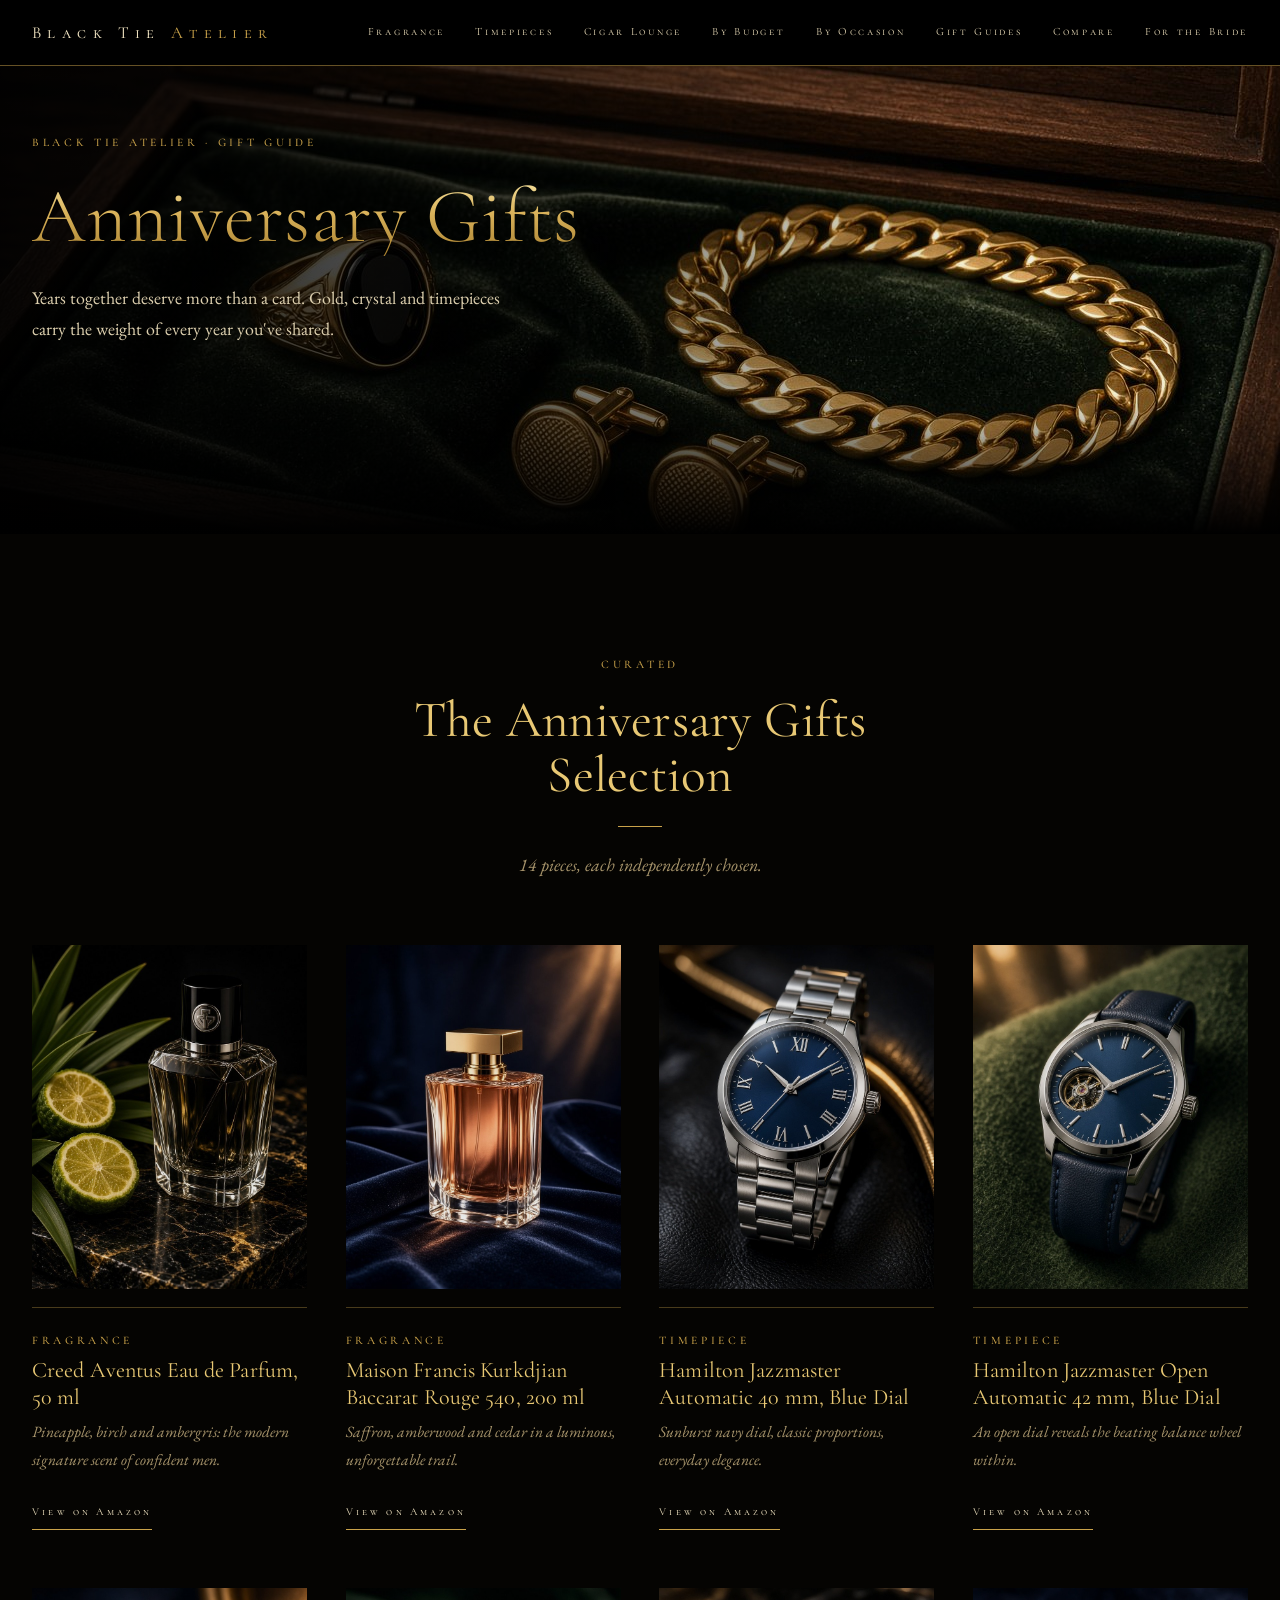
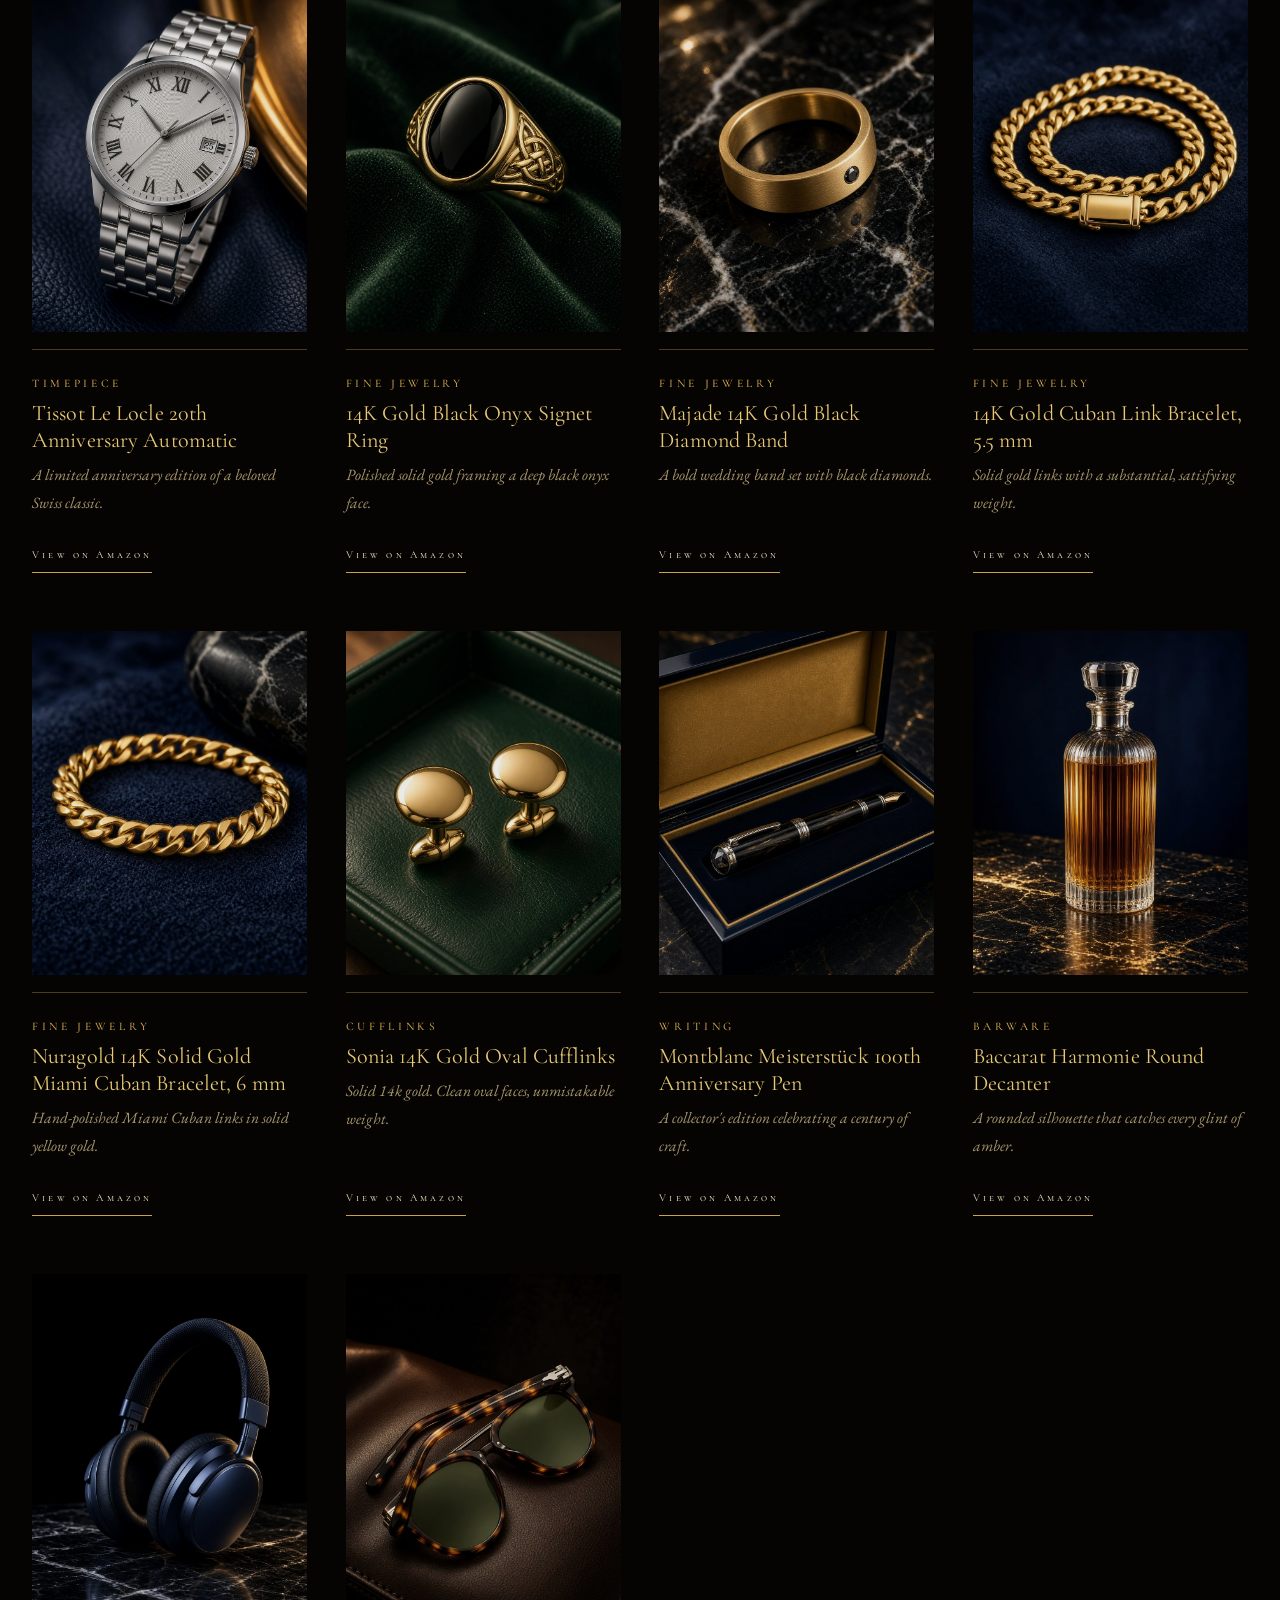
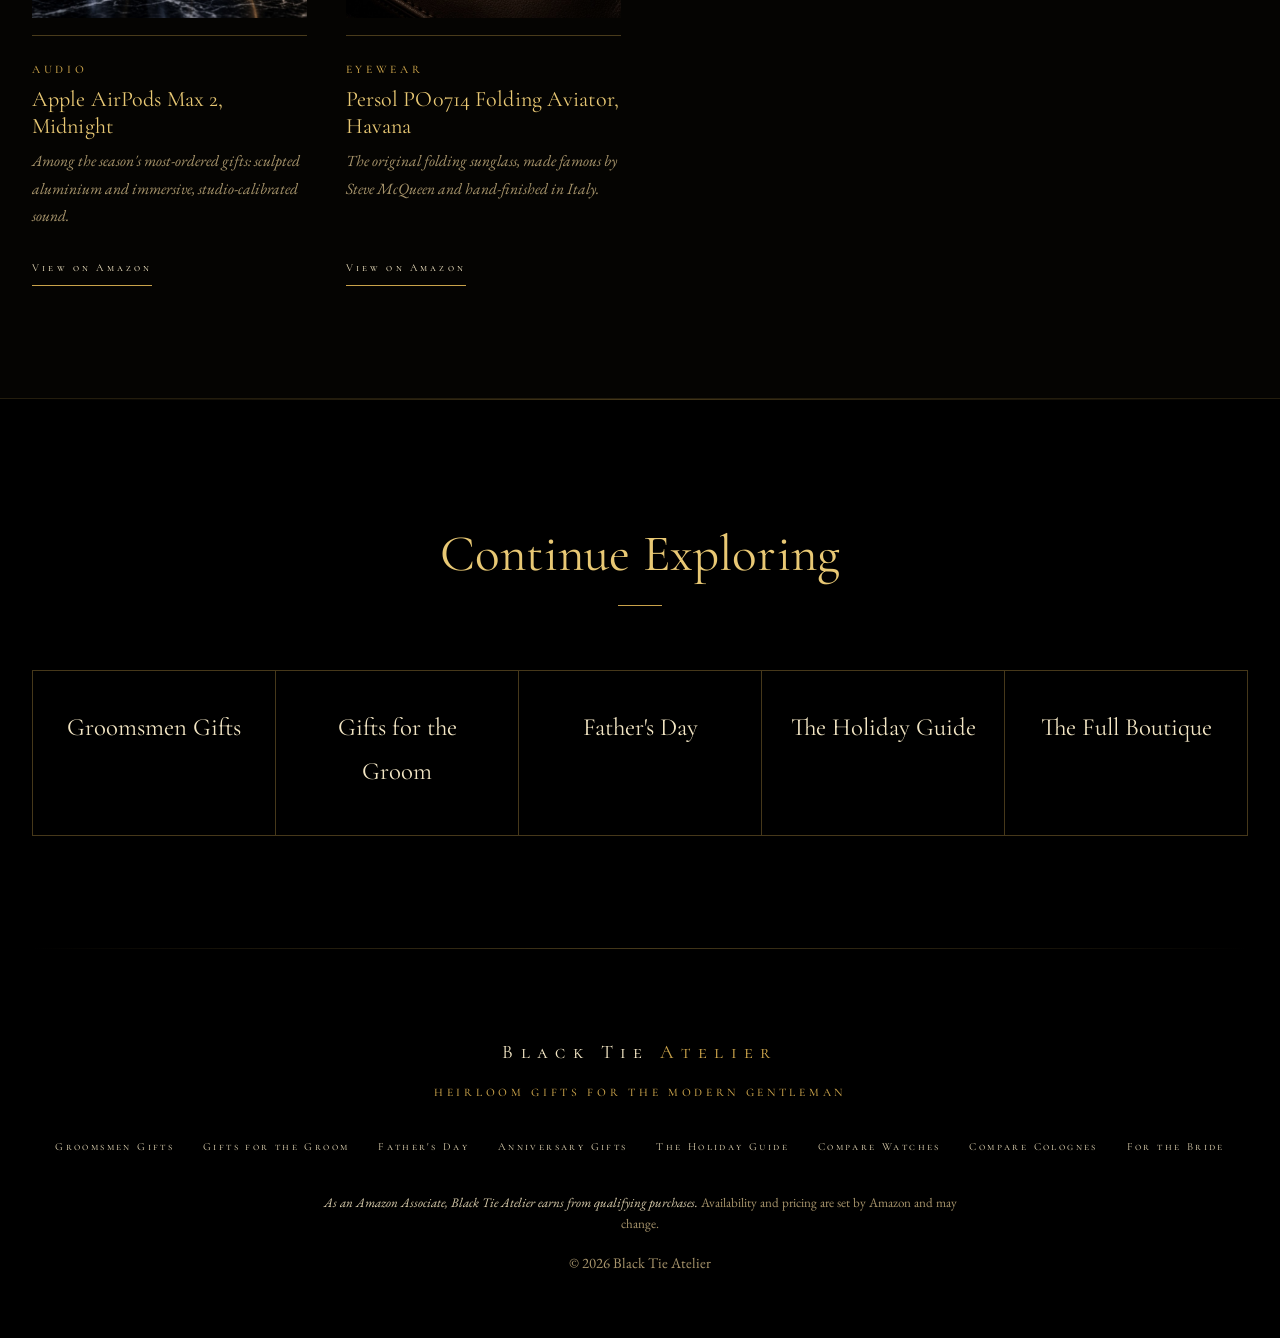
==== commit 44063ca1: "Add files via upload" ====
--- a/anniversary.html
+++ b/anniversary.html
@@ -3,7 +3,7 @@
 <meta property="og:type" content="website"><meta property="og:site_name" content="Black Tie Atelier"><meta property="og:title" content="Luxury Anniversary Gifts for Him — Gold, Crystal &amp; Timepieces"><meta property="og:description" content="Anniversary gifts for him: gold signet rings, Baccarat Rouge 540, Swiss automatics and collector&#x27;s pens."><meta property="og:url" content="https://lulumoons.github.io/Black-Tie-Atelier/anniversary.html"><meta property="og:image" content="https://lulumoons.github.io/Black-Tie-Atelier/assets/share.jpg"><meta property="og:image:width" content="1200"><meta property="og:image:height" content="630">
 <meta name="twitter:card" content="summary_large_image"><meta name="twitter:title" content="Luxury Anniversary Gifts for Him — Gold, Crystal &amp; Timepieces"><meta name="twitter:description" content="Anniversary gifts for him: gold signet rings, Baccarat Rouge 540, Swiss automatics and collector&#x27;s pens."><meta name="twitter:image" content="https://lulumoons.github.io/Black-Tie-Atelier/assets/share.jpg">
 <meta name="theme-color" content="#0d0e10"><link rel="preconnect" href="https://fonts.googleapis.com"><link rel="preconnect" href="https://fonts.gstatic.com" crossorigin><link href="https://fonts.googleapis.com/css2?family=Cormorant+Garamond:ital,wght@0,300;0,400;0,500;1,300;1,400&family=Cormorant+SC:wght@400;500&family=EB+Garamond:ital,wght@0,400;0,500;1,400&display=swap" rel="stylesheet"><link rel="stylesheet" href="style.css"></head><body>
-<header><div class="bar"><a class="logo" href="index.html">Black Tie <span>Atelier</span></a><nav><a href="index.html#atelier">Fragrance</a><a href="index.html#watches">Timepieces</a><a href="index.html#budget">By Budget</a><a href="index.html#occasion">By Occasion</a><a href="index.html#guides">Gift Guides</a><a href="compare-watches.html">Compare</a><a href="https://lulumoons.github.io/Enchanted-Veil/">For the Bride</a></nav></div></header>
+<header><div class="bar"><a class="logo" href="index.html">Black Tie <span>Atelier</span></a><nav><a href="index.html#atelier">Fragrance</a><a href="index.html#watches">Timepieces</a><a href="index.html#cigar">Cigar Lounge</a><a href="index.html#budget">By Budget</a><a href="index.html#occasion">By Occasion</a><a href="index.html#guides">Gift Guides</a><a href="compare-watches.html">Compare</a><a href="https://lulumoons.github.io/Enchanted-Veil/">For the Bride</a></nav></div></header>
 <div class="hero" style="min-height:min(52vh,480px);background-image:url(assets/banners/jewels.jpg)"><div class="in"><span class="sc">Black Tie Atelier · Gift Guide</span><h1>Anniversary Gifts</h1><p>Years together deserve more than a card. Gold, crystal and timepieces carry the weight of every year you've shared.</p></div></div>
 <section id="picks" class="navy"><div class="wrap"><div class="head"><span class="sc">Curated</span><h2>The Anniversary Gifts Selection</h2><div class="rule"></div><p>14 pieces, each independently chosen.</p></div><div class="grid"><article class="card"><a class="ph" data-asin="B071CYS5ZZ" href="https://www.amazon.com/dp/B071CYS5ZZ?tag=enchantedveil-20" target="_blank" rel="sponsored noopener"><img src="assets/products/B071CYS5ZZ.jpg" alt="Creed Aventus Eau de Parfum, 50 ml" loading="lazy"></a>
 <div class="cb"><span class="sc">Fragrance</span><h3>Creed Aventus Eau de Parfum, 50 ml</h3><p>Pineapple, birch and ambergris: the modern signature scent of confident men.</p><a class="btn" data-asin="B071CYS5ZZ" href="https://www.amazon.com/dp/B071CYS5ZZ?tag=enchantedveil-20" target="_blank" rel="sponsored noopener">View on Amazon</a></div></article><article class="card"><a class="ph" data-asin="B0711VH8WD" href="https://www.amazon.com/dp/B0711VH8WD?tag=enchantedveil-20" target="_blank" rel="sponsored noopener"><img src="assets/products/B0711VH8WD.jpg" alt="Maison Francis Kurkdjian Baccarat Rouge 540, 200 ml" loading="lazy"></a>
@@ -15,7 +15,7 @@
 <div class="cb"><span class="sc">Fine Jewelry</span><h3>Majade 14K Gold Black Diamond Band</h3><p>A bold wedding band set with black diamonds.</p><a class="btn" data-asin="B079HYJ5NM" href="https://www.amazon.com/dp/B079HYJ5NM?tag=enchantedveil-20" target="_blank" rel="sponsored noopener">View on Amazon</a></div></article><article class="card"><a class="ph" data-asin="B0777R8YJX" href="https://www.amazon.com/dp/B0777R8YJX?tag=enchantedveil-20" target="_blank" rel="sponsored noopener"><img src="assets/products/B0777R8YJX.jpg" alt="14K Gold Cuban Link Bracelet, 5.5 mm" loading="lazy"></a>
 <div class="cb"><span class="sc">Fine Jewelry</span><h3>14K Gold Cuban Link Bracelet, 5.5 mm</h3><p>Solid gold links with a substantial, satisfying weight.</p><a class="btn" data-asin="B0777R8YJX" href="https://www.amazon.com/dp/B0777R8YJX?tag=enchantedveil-20" target="_blank" rel="sponsored noopener">View on Amazon</a></div></article><article class="card"><a class="ph" data-asin="B07YQ8J4TJ" href="https://www.amazon.com/dp/B07YQ8J4TJ?tag=enchantedveil-20" target="_blank" rel="sponsored noopener"><img src="assets/products/B07YQ8J4TJ.jpg" alt="Nuragold 14K Solid Gold Miami Cuban Bracelet, 6 mm" loading="lazy"></a>
 <div class="cb"><span class="sc">Fine Jewelry</span><h3>Nuragold 14K Solid Gold Miami Cuban Bracelet, 6 mm</h3><p>Hand-polished Miami Cuban links in solid yellow gold.</p><a class="btn" data-asin="B07YQ8J4TJ" href="https://www.amazon.com/dp/B07YQ8J4TJ?tag=enchantedveil-20" target="_blank" rel="sponsored noopener">View on Amazon</a></div></article><article class="card"><a class="ph" data-asin="B081TM9789" href="https://www.amazon.com/dp/B081TM9789?tag=enchantedveil-20" target="_blank" rel="sponsored noopener"><img src="assets/products/B081TM9789.jpg" alt="Sonia 14K Gold Oval Cufflinks" loading="lazy"></a>
-<div class="cb"><span class="sc">Cufflinks</span><h3>Sonia 14K Gold Oval Cufflinks</h3><p>Smooth oval faces, quietly luxurious.</p><a class="btn" data-asin="B081TM9789" href="https://www.amazon.com/dp/B081TM9789?tag=enchantedveil-20" target="_blank" rel="sponsored noopener">View on Amazon</a></div></article><article class="card"><a class="ph" data-asin="B002A6102E" href="https://www.amazon.com/dp/B002A6102E?tag=enchantedveil-20" target="_blank" rel="sponsored noopener"><img src="assets/products/B002A6102E.jpg" alt="Montblanc Meisterstück 100th Anniversary Pen" loading="lazy"></a>
+<div class="cb"><span class="sc">Cufflinks</span><h3>Sonia 14K Gold Oval Cufflinks</h3><p>Solid 14k gold. Clean oval faces, unmistakable weight.</p><a class="btn" data-asin="B081TM9789" href="https://www.amazon.com/dp/B081TM9789?tag=enchantedveil-20" target="_blank" rel="sponsored noopener">View on Amazon</a></div></article><article class="card"><a class="ph" data-asin="B002A6102E" href="https://www.amazon.com/dp/B002A6102E?tag=enchantedveil-20" target="_blank" rel="sponsored noopener"><img src="assets/products/B002A6102E.jpg" alt="Montblanc Meisterstück 100th Anniversary Pen" loading="lazy"></a>
 <div class="cb"><span class="sc">Writing</span><h3>Montblanc Meisterstück 100th Anniversary Pen</h3><p>A collector&#x27;s edition celebrating a century of craft.</p><a class="btn" data-asin="B002A6102E" href="https://www.amazon.com/dp/B002A6102E?tag=enchantedveil-20" target="_blank" rel="sponsored noopener">View on Amazon</a></div></article><article class="card"><a class="ph" data-asin="B002UEW8IG" href="https://www.amazon.com/dp/B002UEW8IG?tag=enchantedveil-20" target="_blank" rel="sponsored noopener"><img src="assets/products/B002UEW8IG.jpg" alt="Baccarat Harmonie Round Decanter" loading="lazy"></a>
 <div class="cb"><span class="sc">Barware</span><h3>Baccarat Harmonie Round Decanter</h3><p>A rounded silhouette that catches every glint of amber.</p><a class="btn" data-asin="B002UEW8IG" href="https://www.amazon.com/dp/B002UEW8IG?tag=enchantedveil-20" target="_blank" rel="sponsored noopener">View on Amazon</a></div></article><article class="card"><a class="ph" data-asin="B0GSS4SGZR" href="https://www.amazon.com/dp/B0GSS4SGZR?tag=enchantedveil-20" target="_blank" rel="sponsored noopener"><img src="assets/products/B0GSS4SGZR.jpg" alt="Apple AirPods Max 2, Midnight" loading="lazy"></a>
 <div class="cb"><span class="sc">Audio</span><h3>Apple AirPods Max 2, Midnight</h3><p>Among the season&#x27;s most-ordered gifts: sculpted aluminium and immersive, studio-calibrated sound.</p><a class="btn" data-asin="B0GSS4SGZR" href="https://www.amazon.com/dp/B0GSS4SGZR?tag=enchantedveil-20" target="_blank" rel="sponsored noopener">View on Amazon</a></div></article><article class="card"><a class="ph" data-asin="B005G07GKG" href="https://www.amazon.com/dp/B005G07GKG?tag=enchantedveil-20" target="_blank" rel="sponsored noopener"><img src="assets/products/B005G07GKG.jpg" alt="Persol PO0714 Folding Aviator, Havana" loading="lazy"></a>
--- a/style.css
+++ b/style.css
@@ -1,18 +1,18 @@
-:root{--black:#070708;--char:#0e0e10;--char2:#141416;--line:rgba(176,141,87,.28);--gold:#b08d57;--gold2:#d4b98a;--ivory:#ece5d8;--ink:#c9c2b4;--mute:#8d877c}
+:root{--black:#000;--char:#050402;--char2:#0b0906;--line:rgba(201,162,74,.35);--gold:#c9a24a;--gold2:#e8c874;--ivory:#f3e6c4;--ink:#dccfae;--mute:#a8956c}
 *{box-sizing:border-box}html{scroll-behavior:smooth;-webkit-text-size-adjust:100%}
 body{margin:0;background:var(--black);color:var(--ink);font:400 18px/1.75 "EB Garamond",Georgia,serif;-webkit-font-smoothing:antialiased}
 img{max-width:100%}
 a{color:var(--gold2);text-decoration:none;transition:color .3s}a:hover{color:var(--ivory)}
-h1,h2,h3{font-family:"Cormorant Garamond",Georgia,serif;font-weight:300;color:var(--ivory);letter-spacing:.005em;margin:0}
+h1,h2,h3{font-family:"Cormorant Garamond",Georgia,serif;font-weight:400;color:var(--gold2);letter-spacing:.005em;margin:0}
 .sc{font-family:"Cormorant SC",serif;letter-spacing:.32em;text-transform:uppercase;font-size:.72rem;color:var(--gold);font-weight:500}
-header{position:sticky;top:0;z-index:20;background:rgba(7,7,8,.88);backdrop-filter:blur(10px);-webkit-backdrop-filter:blur(10px);border-bottom:1px solid var(--line)}
+header{position:sticky;top:0;z-index:20;background:rgba(0,0,0,.88);backdrop-filter:blur(10px);-webkit-backdrop-filter:blur(10px);border-bottom:1px solid var(--line)}
 .bar{max-width:1320px;margin:auto;display:flex;align-items:center;justify-content:space-between;padding:1.1rem 2rem;gap:1rem}
 .logo{font-family:"Cormorant SC",serif;font-size:1.05rem;letter-spacing:.38em;color:var(--ivory);white-space:nowrap}.logo span{color:var(--gold)}
 nav{display:flex;gap:1.9rem;flex-wrap:nowrap;overflow-x:auto;scrollbar-width:none}nav::-webkit-scrollbar{display:none}
 nav a{font-family:"Cormorant SC",serif;letter-spacing:.24em;font-size:.7rem;color:var(--ink);white-space:nowrap;padding:.2rem 0;border-bottom:1px solid transparent}
 nav a:hover{color:var(--gold2);border-color:var(--gold)}
 .hero{position:relative;min-height:min(88vh,820px);display:flex;align-items:flex-end;background:#000 center/cover no-repeat}
-.hero:after{content:"";position:absolute;inset:0;background:linear-gradient(90deg,rgba(7,7,8,.94) 0%,rgba(7,7,8,.6) 42%,rgba(7,7,8,.05) 75%),linear-gradient(0deg,rgba(7,7,8,1) 0%,rgba(7,7,8,0) 30%)}
+.hero:after{content:"";position:absolute;inset:0;background:linear-gradient(90deg,rgba(0,0,0,.94) 0%,rgba(0,0,0,.6) 42%,rgba(0,0,0,.05) 75%),linear-gradient(0deg,rgba(0,0,0,1) 0%,rgba(0,0,0,0) 30%)}
 .hero .in{position:relative;z-index:1;max-width:1320px;margin:auto;width:100%;padding:0 2rem 6rem}
 .hero h1{font-size:clamp(2.8rem,6.4vw,5.6rem);line-height:1;margin:1.4rem 0 1.6rem;max-width:11ch;font-weight:300}
 .hero h1 em{font-style:italic;color:var(--gold2)}
@@ -40,7 +40,7 @@
 .card .btn{align-self:flex-start;margin-top:.9rem;font-size:.66rem;padding:.5rem 0}
 .tiles{display:grid;grid-template-columns:repeat(auto-fit,minmax(210px,1fr));gap:0;border-top:1px solid var(--line);border-left:1px solid var(--line)}
 .tile{border-right:1px solid var(--line);border-bottom:1px solid var(--line);padding:2.2rem 1.6rem;text-align:center;color:var(--mute);transition:background .4s;font-style:italic;font-size:.98rem}
-.tile:hover{background:rgba(176,141,87,.06);color:var(--ink)}
+.tile:hover{background:rgba(201,162,74,.06);color:var(--ink)}
 .tile b{display:block;font-family:"Cormorant Garamond",serif;font-weight:400;font-style:normal;font-size:1.55rem;color:var(--ivory);margin-bottom:.4rem}
 .tile img{filter:brightness(.9)}
 .box{display:grid;grid-template-columns:1.05fr 1fr;gap:4rem;align-items:center;padding:1rem 0}
@@ -62,7 +62,7 @@
 @media(max-width:760px){
  body{font-size:17px}.bar{flex-direction:column;align-items:stretch;padding:.9rem 1.2rem .6rem;gap:.6rem}.logo{text-align:center;font-size:.92rem}
  nav{gap:1.4rem;padding-bottom:.3rem;-webkit-mask-image:linear-gradient(90deg,#000 85%,transparent)}
- .wrap{padding:0 1.25rem}.hero{min-height:78vh}.hero .in{padding:0 1.25rem 3.5rem}.hero:after{background:linear-gradient(0deg,rgba(7,7,8,.98) 0%,rgba(7,7,8,.55) 55%,rgba(7,7,8,.25))}
+ .wrap{padding:0 1.25rem}.hero{min-height:78vh}.hero .in{padding:0 1.25rem 3.5rem}.hero:after{background:linear-gradient(0deg,rgba(0,0,0,.98) 0%,rgba(0,0,0,.55) 55%,rgba(0,0,0,.25))}
  section{padding:4.5rem 0}.head{margin-bottom:2.6rem}figure.banner{margin-bottom:3rem}
  .grid{grid-template-columns:repeat(2,1fr);gap:2.4rem 1rem}.card h3{font-size:1.1rem}.card p{display:none}.card .btn{letter-spacing:.2em}
  .tiles{grid-template-columns:repeat(2,1fr)}.tile{padding:1.5rem .8rem}.tile b{font-size:1.2rem}.tile span{display:none}
@@ -71,3 +71,11 @@
 @media(min-width:761px){.tiles.t3{grid-template-columns:repeat(3,1fr)}#edit .grid{grid-template-columns:repeat(3,1fr)}}
 @media(max-width:760px){.hero{background-position:72% center}}
 @media(max-width:760px){.tiles .tile:last-child:nth-child(odd){grid-column:1/-1}}
+
+.hero h1{background:linear-gradient(180deg,#f6e3a1 0%,#d9b25a 45%,#a8802f 100%);-webkit-background-clip:text;background-clip:text;color:transparent;letter-spacing:.01em}
+.hero h1 em{font-style:italic}
+header{border-bottom:1px solid rgba(201,162,74,.5)}
+section+section{border-top:1px solid rgba(201,162,74,.18)}
+.hero h1{font-size:clamp(2.6rem,6vw,5.2rem);line-height:1.02;max-width:14ch}
+@media(min-width:761px){.tiles.t3 .tile:last-child:nth-child(3n+1){grid-column:1/-1}}
+.hero h1{max-width:none;white-space:nowrap}@media(max-width:760px){.hero h1{font-size:2.9rem}}
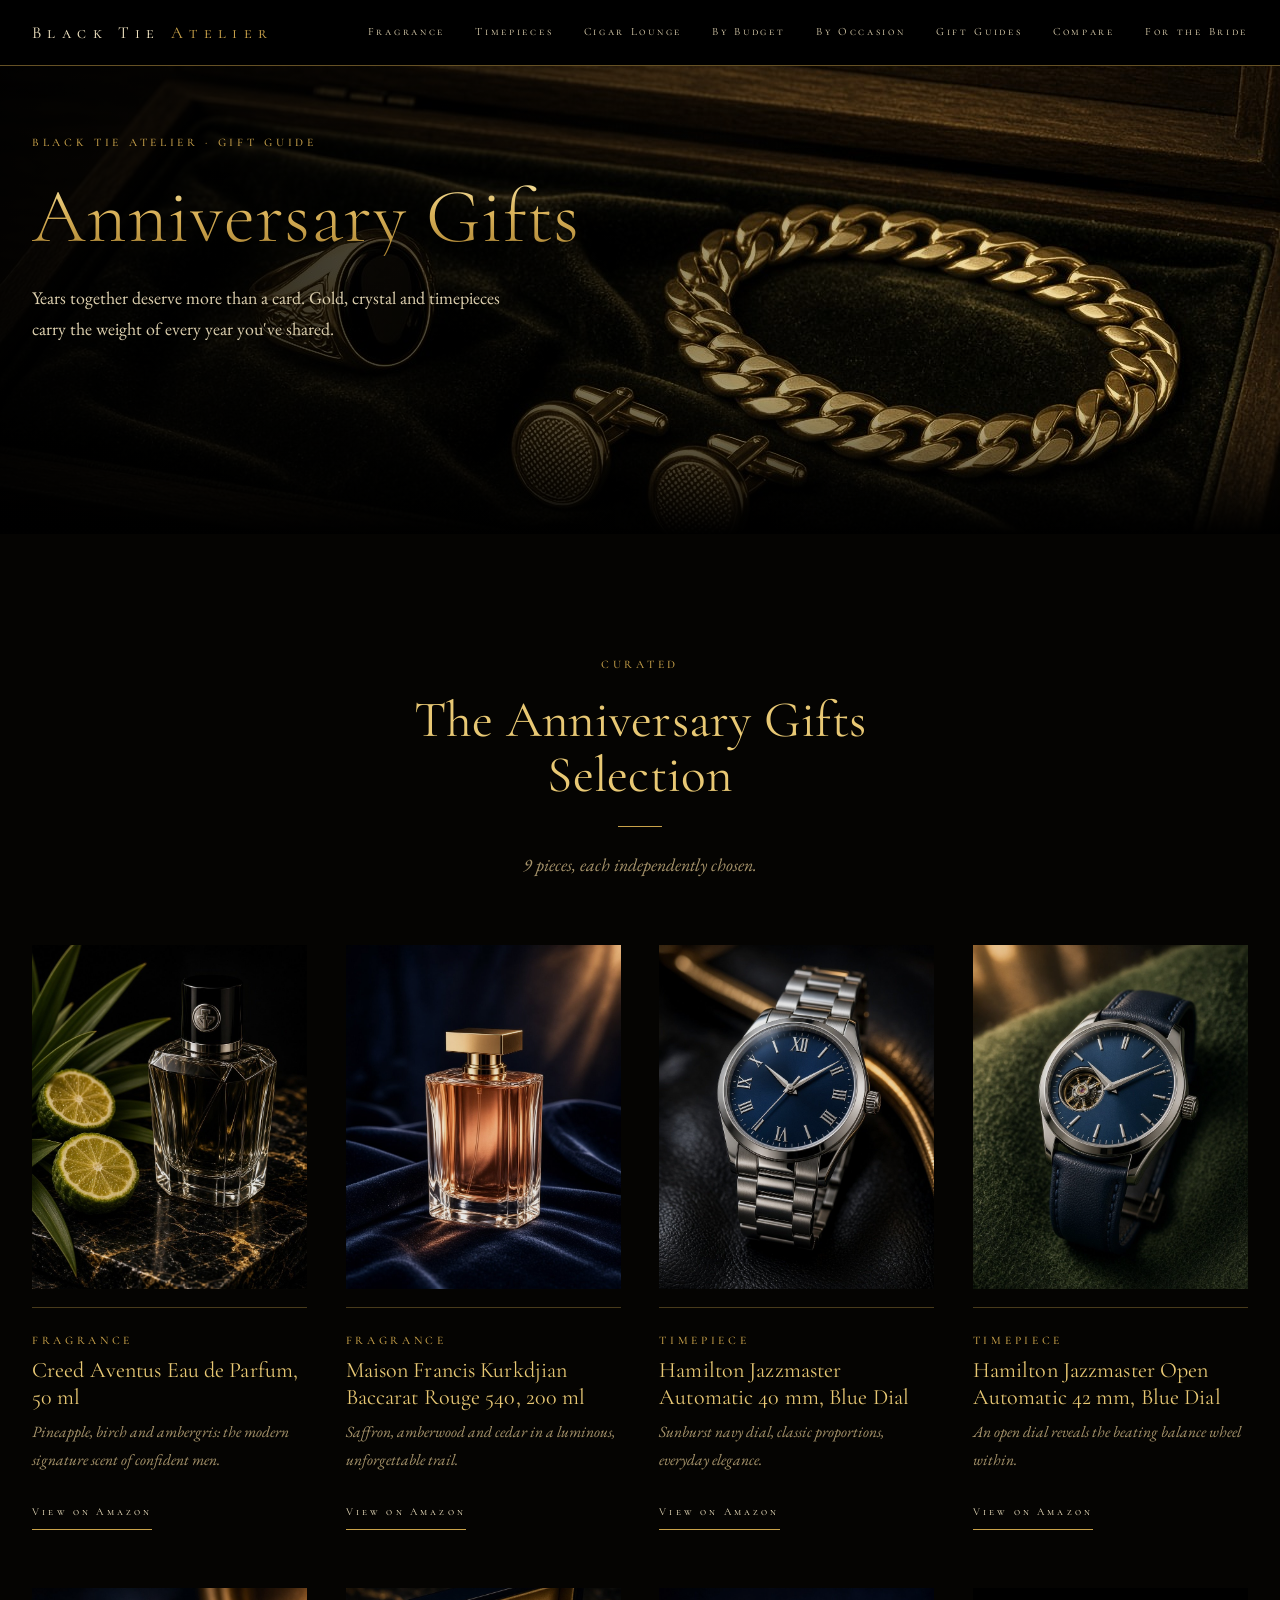
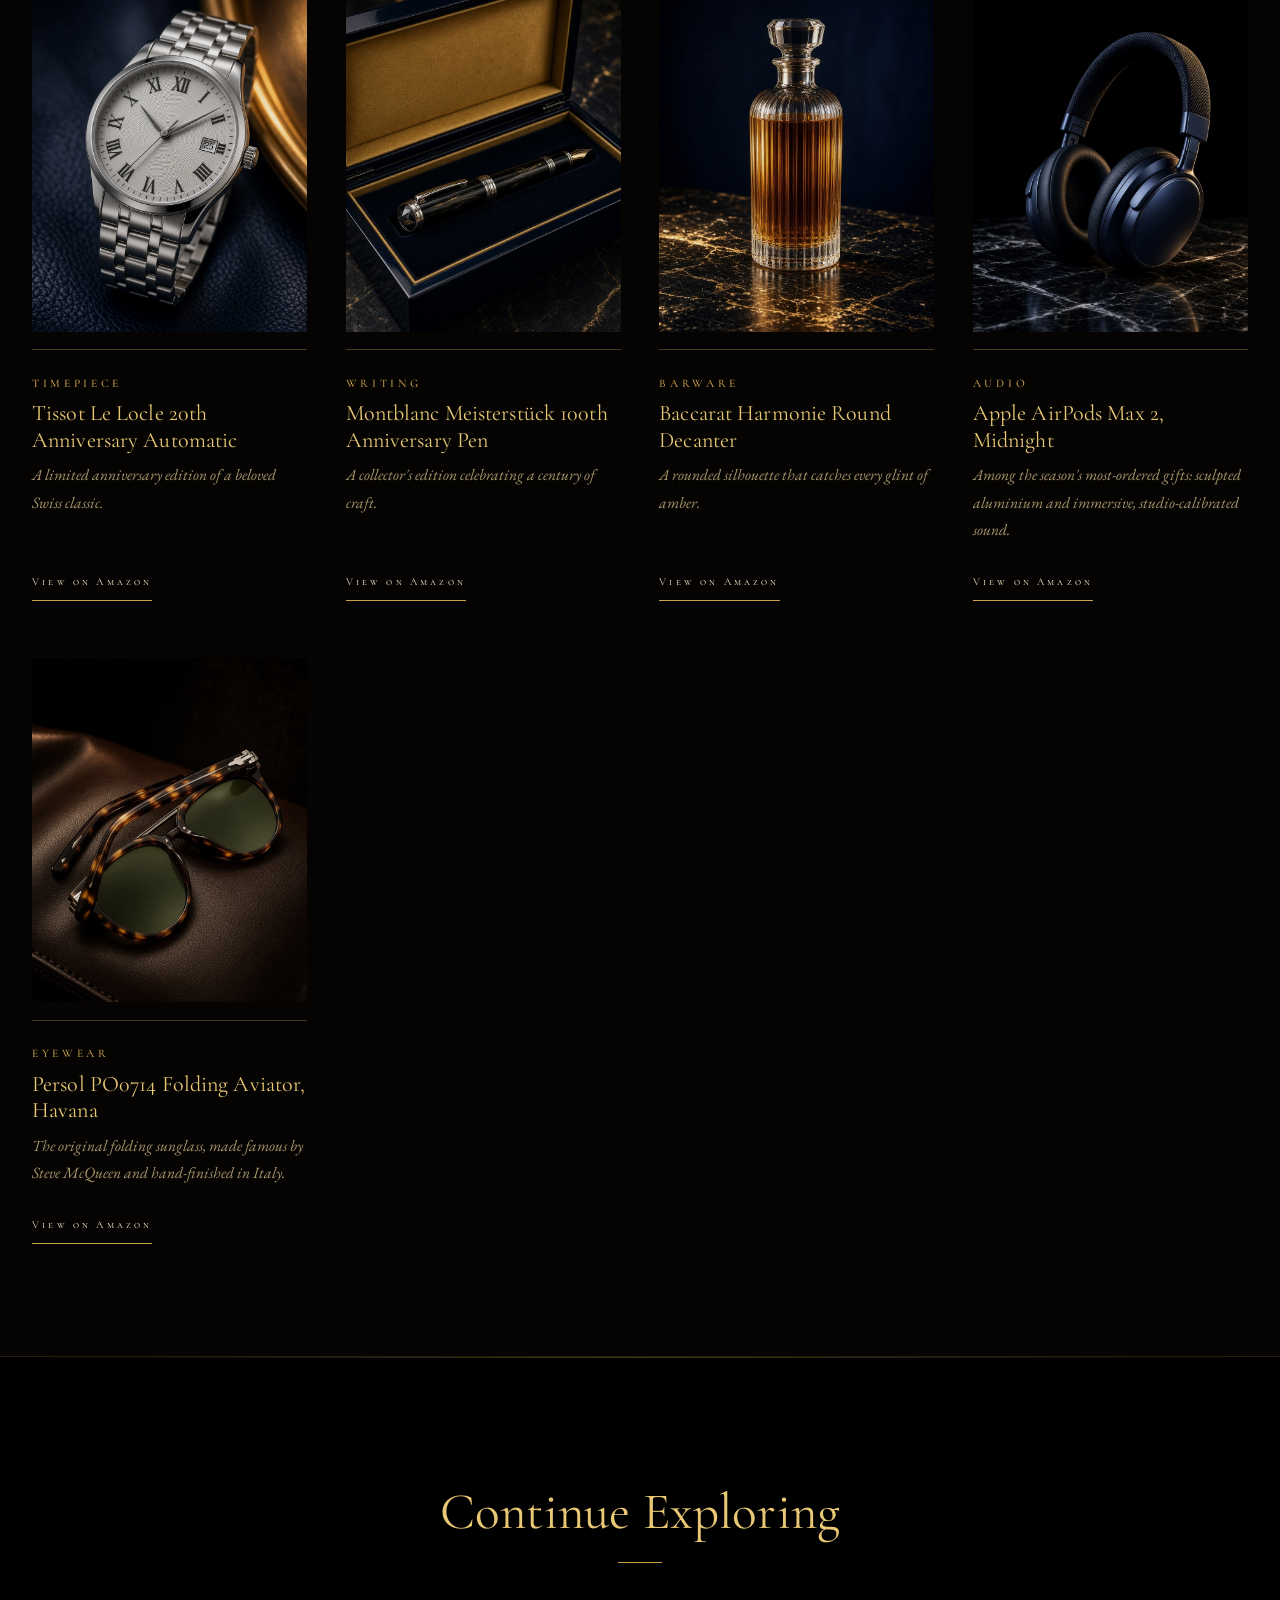
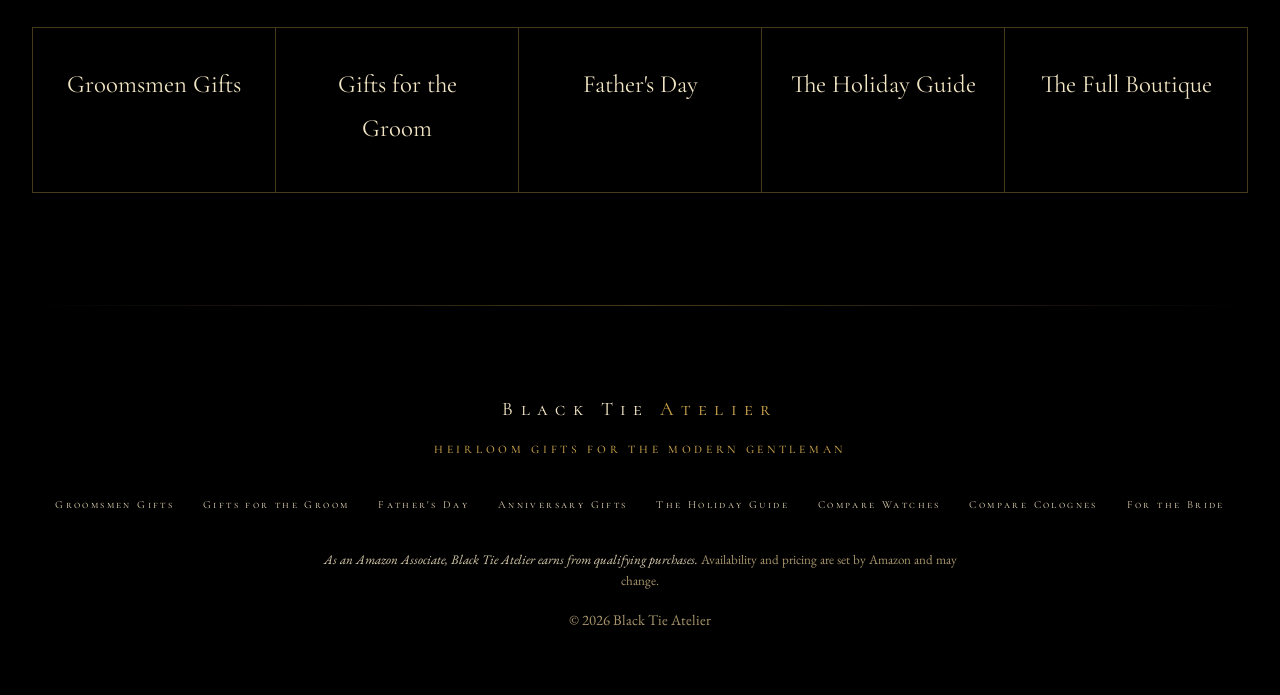
==== commit e7351f8f: "Update store pages" ====
--- a/anniversary.html
+++ b/anniversary.html
@@ -1,21 +1,16 @@
 <!doctype html><html lang="en"><head><meta charset="utf-8"><meta name="viewport" content="width=device-width,initial-scale=1">
-<title>Luxury Anniversary Gifts for Him — Gold, Crystal &amp; Timepieces</title><meta name="description" content="Anniversary gifts for him: gold signet rings, Baccarat Rouge 540, Swiss automatics and collector&#x27;s pens."><link rel="canonical" href="https://lulumoons.github.io/Black-Tie-Atelier/anniversary.html">
-<meta property="og:type" content="website"><meta property="og:site_name" content="Black Tie Atelier"><meta property="og:title" content="Luxury Anniversary Gifts for Him — Gold, Crystal &amp; Timepieces"><meta property="og:description" content="Anniversary gifts for him: gold signet rings, Baccarat Rouge 540, Swiss automatics and collector&#x27;s pens."><meta property="og:url" content="https://lulumoons.github.io/Black-Tie-Atelier/anniversary.html"><meta property="og:image" content="https://lulumoons.github.io/Black-Tie-Atelier/assets/share.jpg"><meta property="og:image:width" content="1200"><meta property="og:image:height" content="630">
-<meta name="twitter:card" content="summary_large_image"><meta name="twitter:title" content="Luxury Anniversary Gifts for Him — Gold, Crystal &amp; Timepieces"><meta name="twitter:description" content="Anniversary gifts for him: gold signet rings, Baccarat Rouge 540, Swiss automatics and collector&#x27;s pens."><meta name="twitter:image" content="https://lulumoons.github.io/Black-Tie-Atelier/assets/share.jpg">
+<title>Luxury Anniversary Gifts for Him — Gold, Crystal &amp; Timepieces</title><meta name="description" content="Anniversary gifts for him: Baccarat Rouge 540, Montblanc cufflinks, Swiss automatics and collector&#x27;s pens."><link rel="canonical" href="https://lulumoons.github.io/Black-Tie-Atelier/anniversary.html">
+<meta property="og:type" content="website"><meta property="og:site_name" content="Black Tie Atelier"><meta property="og:title" content="Luxury Anniversary Gifts for Him — Gold, Crystal &amp; Timepieces"><meta property="og:description" content="Anniversary gifts for him: Baccarat Rouge 540, Montblanc cufflinks, Swiss automatics and collector&#x27;s pens."><meta property="og:url" content="https://lulumoons.github.io/Black-Tie-Atelier/anniversary.html"><meta property="og:image" content="https://lulumoons.github.io/Black-Tie-Atelier/assets/share.jpg"><meta property="og:image:width" content="1200"><meta property="og:image:height" content="630">
+<meta name="twitter:card" content="summary_large_image"><meta name="twitter:title" content="Luxury Anniversary Gifts for Him — Gold, Crystal &amp; Timepieces"><meta name="twitter:description" content="Anniversary gifts for him: Baccarat Rouge 540, Montblanc cufflinks, Swiss automatics and collector&#x27;s pens."><meta name="twitter:image" content="https://lulumoons.github.io/Black-Tie-Atelier/assets/share.jpg">
 <meta name="theme-color" content="#0d0e10"><link rel="preconnect" href="https://fonts.googleapis.com"><link rel="preconnect" href="https://fonts.gstatic.com" crossorigin><link href="https://fonts.googleapis.com/css2?family=Cormorant+Garamond:ital,wght@0,300;0,400;0,500;1,300;1,400&family=Cormorant+SC:wght@400;500&family=EB+Garamond:ital,wght@0,400;0,500;1,400&display=swap" rel="stylesheet"><link rel="stylesheet" href="style.css"></head><body>
 <header><div class="bar"><a class="logo" href="index.html">Black Tie <span>Atelier</span></a><nav><a href="index.html#atelier">Fragrance</a><a href="index.html#watches">Timepieces</a><a href="index.html#cigar">Cigar Lounge</a><a href="index.html#budget">By Budget</a><a href="index.html#occasion">By Occasion</a><a href="index.html#guides">Gift Guides</a><a href="compare-watches.html">Compare</a><a href="https://lulumoons.github.io/Enchanted-Veil/">For the Bride</a></nav></div></header>
 <div class="hero" style="min-height:min(52vh,480px);background-image:url(assets/banners/jewels.jpg)"><div class="in"><span class="sc">Black Tie Atelier · Gift Guide</span><h1>Anniversary Gifts</h1><p>Years together deserve more than a card. Gold, crystal and timepieces carry the weight of every year you've shared.</p></div></div>
-<section id="picks" class="navy"><div class="wrap"><div class="head"><span class="sc">Curated</span><h2>The Anniversary Gifts Selection</h2><div class="rule"></div><p>14 pieces, each independently chosen.</p></div><div class="grid"><article class="card"><a class="ph" data-asin="B071CYS5ZZ" href="https://www.amazon.com/dp/B071CYS5ZZ?tag=enchantedveil-20" target="_blank" rel="sponsored noopener"><img src="assets/products/B071CYS5ZZ.jpg" alt="Creed Aventus Eau de Parfum, 50 ml" loading="lazy"></a>
+<section id="picks" class="navy"><div class="wrap"><div class="head"><span class="sc">Curated</span><h2>The Anniversary Gifts Selection</h2><div class="rule"></div><p>9 pieces, each independently chosen.</p></div><div class="grid"><article class="card"><a class="ph" data-asin="B071CYS5ZZ" href="https://www.amazon.com/dp/B071CYS5ZZ?tag=enchantedveil-20" target="_blank" rel="sponsored noopener"><img src="assets/products/B071CYS5ZZ.jpg" alt="Creed Aventus Eau de Parfum, 50 ml" loading="lazy"></a>
 <div class="cb"><span class="sc">Fragrance</span><h3>Creed Aventus Eau de Parfum, 50 ml</h3><p>Pineapple, birch and ambergris: the modern signature scent of confident men.</p><a class="btn" data-asin="B071CYS5ZZ" href="https://www.amazon.com/dp/B071CYS5ZZ?tag=enchantedveil-20" target="_blank" rel="sponsored noopener">View on Amazon</a></div></article><article class="card"><a class="ph" data-asin="B0711VH8WD" href="https://www.amazon.com/dp/B0711VH8WD?tag=enchantedveil-20" target="_blank" rel="sponsored noopener"><img src="assets/products/B0711VH8WD.jpg" alt="Maison Francis Kurkdjian Baccarat Rouge 540, 200 ml" loading="lazy"></a>
 <div class="cb"><span class="sc">Fragrance</span><h3>Maison Francis Kurkdjian Baccarat Rouge 540, 200 ml</h3><p>Saffron, amberwood and cedar in a luminous, unforgettable trail.</p><a class="btn" data-asin="B0711VH8WD" href="https://www.amazon.com/dp/B0711VH8WD?tag=enchantedveil-20" target="_blank" rel="sponsored noopener">View on Amazon</a></div></article><article class="card"><a class="ph" data-asin="B08B4QP7NF" href="https://www.amazon.com/dp/B08B4QP7NF?tag=enchantedveil-20" target="_blank" rel="sponsored noopener"><img src="assets/products/B08B4QP7NF.jpg" alt="Hamilton Jazzmaster Automatic 40 mm, Blue Dial" loading="lazy"></a>
 <div class="cb"><span class="sc">Timepiece</span><h3>Hamilton Jazzmaster Automatic 40 mm, Blue Dial</h3><p>Sunburst navy dial, classic proportions, everyday elegance.</p><a class="btn" data-asin="B08B4QP7NF" href="https://www.amazon.com/dp/B08B4QP7NF?tag=enchantedveil-20" target="_blank" rel="sponsored noopener">View on Amazon</a></div></article><article class="card"><a class="ph" data-asin="B0FDKBJCLB" href="https://www.amazon.com/dp/B0FDKBJCLB?tag=enchantedveil-20" target="_blank" rel="sponsored noopener"><img src="assets/products/B0FDKBJCLB.jpg" alt="Hamilton Jazzmaster Open Automatic 42 mm, Blue Dial" loading="lazy"></a>
 <div class="cb"><span class="sc">Timepiece</span><h3>Hamilton Jazzmaster Open Automatic 42 mm, Blue Dial</h3><p>An open dial reveals the beating balance wheel within.</p><a class="btn" data-asin="B0FDKBJCLB" href="https://www.amazon.com/dp/B0FDKBJCLB?tag=enchantedveil-20" target="_blank" rel="sponsored noopener">View on Amazon</a></div></article><article class="card"><a class="ph" data-asin="B0CQTPMPXT" href="https://www.amazon.com/dp/B0CQTPMPXT?tag=enchantedveil-20" target="_blank" rel="sponsored noopener"><img src="assets/products/B0CQTPMPXT.jpg" alt="Tissot Le Locle 20th Anniversary Automatic" loading="lazy"></a>
-<div class="cb"><span class="sc">Timepiece</span><h3>Tissot Le Locle 20th Anniversary Automatic</h3><p>A limited anniversary edition of a beloved Swiss classic.</p><a class="btn" data-asin="B0CQTPMPXT" href="https://www.amazon.com/dp/B0CQTPMPXT?tag=enchantedveil-20" target="_blank" rel="sponsored noopener">View on Amazon</a></div></article><article class="card"><a class="ph" data-asin="B0CR1HQW1B" href="https://www.amazon.com/dp/B0CR1HQW1B?tag=enchantedveil-20" target="_blank" rel="sponsored noopener"><img src="assets/products/B0CR1HQW1B.jpg" alt="14K Gold Black Onyx Signet Ring" loading="lazy"></a>
-<div class="cb"><span class="sc">Fine Jewelry</span><h3>14K Gold Black Onyx Signet Ring</h3><p>Polished solid gold framing a deep black onyx face.</p><a class="btn" data-asin="B0CR1HQW1B" href="https://www.amazon.com/dp/B0CR1HQW1B?tag=enchantedveil-20" target="_blank" rel="sponsored noopener">View on Amazon</a></div></article><article class="card"><a class="ph" data-asin="B079HYJ5NM" href="https://www.amazon.com/dp/B079HYJ5NM?tag=enchantedveil-20" target="_blank" rel="sponsored noopener"><img src="assets/products/B079HYJ5NM.jpg" alt="Majade 14K Gold Black Diamond Band" loading="lazy"></a>
-<div class="cb"><span class="sc">Fine Jewelry</span><h3>Majade 14K Gold Black Diamond Band</h3><p>A bold wedding band set with black diamonds.</p><a class="btn" data-asin="B079HYJ5NM" href="https://www.amazon.com/dp/B079HYJ5NM?tag=enchantedveil-20" target="_blank" rel="sponsored noopener">View on Amazon</a></div></article><article class="card"><a class="ph" data-asin="B0777R8YJX" href="https://www.amazon.com/dp/B0777R8YJX?tag=enchantedveil-20" target="_blank" rel="sponsored noopener"><img src="assets/products/B0777R8YJX.jpg" alt="14K Gold Cuban Link Bracelet, 5.5 mm" loading="lazy"></a>
-<div class="cb"><span class="sc">Fine Jewelry</span><h3>14K Gold Cuban Link Bracelet, 5.5 mm</h3><p>Solid gold links with a substantial, satisfying weight.</p><a class="btn" data-asin="B0777R8YJX" href="https://www.amazon.com/dp/B0777R8YJX?tag=enchantedveil-20" target="_blank" rel="sponsored noopener">View on Amazon</a></div></article><article class="card"><a class="ph" data-asin="B07YQ8J4TJ" href="https://www.amazon.com/dp/B07YQ8J4TJ?tag=enchantedveil-20" target="_blank" rel="sponsored noopener"><img src="assets/products/B07YQ8J4TJ.jpg" alt="Nuragold 14K Solid Gold Miami Cuban Bracelet, 6 mm" loading="lazy"></a>
-<div class="cb"><span class="sc">Fine Jewelry</span><h3>Nuragold 14K Solid Gold Miami Cuban Bracelet, 6 mm</h3><p>Hand-polished Miami Cuban links in solid yellow gold.</p><a class="btn" data-asin="B07YQ8J4TJ" href="https://www.amazon.com/dp/B07YQ8J4TJ?tag=enchantedveil-20" target="_blank" rel="sponsored noopener">View on Amazon</a></div></article><article class="card"><a class="ph" data-asin="B081TM9789" href="https://www.amazon.com/dp/B081TM9789?tag=enchantedveil-20" target="_blank" rel="sponsored noopener"><img src="assets/products/B081TM9789.jpg" alt="Sonia 14K Gold Oval Cufflinks" loading="lazy"></a>
-<div class="cb"><span class="sc">Cufflinks</span><h3>Sonia 14K Gold Oval Cufflinks</h3><p>Solid 14k gold. Clean oval faces, unmistakable weight.</p><a class="btn" data-asin="B081TM9789" href="https://www.amazon.com/dp/B081TM9789?tag=enchantedveil-20" target="_blank" rel="sponsored noopener">View on Amazon</a></div></article><article class="card"><a class="ph" data-asin="B002A6102E" href="https://www.amazon.com/dp/B002A6102E?tag=enchantedveil-20" target="_blank" rel="sponsored noopener"><img src="assets/products/B002A6102E.jpg" alt="Montblanc Meisterstück 100th Anniversary Pen" loading="lazy"></a>
+<div class="cb"><span class="sc">Timepiece</span><h3>Tissot Le Locle 20th Anniversary Automatic</h3><p>A limited anniversary edition of a beloved Swiss classic.</p><a class="btn" data-asin="B0CQTPMPXT" href="https://www.amazon.com/dp/B0CQTPMPXT?tag=enchantedveil-20" target="_blank" rel="sponsored noopener">View on Amazon</a></div></article><article class="card"><a class="ph" data-asin="B002A6102E" href="https://www.amazon.com/dp/B002A6102E?tag=enchantedveil-20" target="_blank" rel="sponsored noopener"><img src="assets/products/B002A6102E.jpg" alt="Montblanc Meisterstück 100th Anniversary Pen" loading="lazy"></a>
 <div class="cb"><span class="sc">Writing</span><h3>Montblanc Meisterstück 100th Anniversary Pen</h3><p>A collector&#x27;s edition celebrating a century of craft.</p><a class="btn" data-asin="B002A6102E" href="https://www.amazon.com/dp/B002A6102E?tag=enchantedveil-20" target="_blank" rel="sponsored noopener">View on Amazon</a></div></article><article class="card"><a class="ph" data-asin="B002UEW8IG" href="https://www.amazon.com/dp/B002UEW8IG?tag=enchantedveil-20" target="_blank" rel="sponsored noopener"><img src="assets/products/B002UEW8IG.jpg" alt="Baccarat Harmonie Round Decanter" loading="lazy"></a>
 <div class="cb"><span class="sc">Barware</span><h3>Baccarat Harmonie Round Decanter</h3><p>A rounded silhouette that catches every glint of amber.</p><a class="btn" data-asin="B002UEW8IG" href="https://www.amazon.com/dp/B002UEW8IG?tag=enchantedveil-20" target="_blank" rel="sponsored noopener">View on Amazon</a></div></article><article class="card"><a class="ph" data-asin="B0GSS4SGZR" href="https://www.amazon.com/dp/B0GSS4SGZR?tag=enchantedveil-20" target="_blank" rel="sponsored noopener"><img src="assets/products/B0GSS4SGZR.jpg" alt="Apple AirPods Max 2, Midnight" loading="lazy"></a>
 <div class="cb"><span class="sc">Audio</span><h3>Apple AirPods Max 2, Midnight</h3><p>Among the season&#x27;s most-ordered gifts: sculpted aluminium and immersive, studio-calibrated sound.</p><a class="btn" data-asin="B0GSS4SGZR" href="https://www.amazon.com/dp/B0GSS4SGZR?tag=enchantedveil-20" target="_blank" rel="sponsored noopener">View on Amazon</a></div></article><article class="card"><a class="ph" data-asin="B005G07GKG" href="https://www.amazon.com/dp/B005G07GKG?tag=enchantedveil-20" target="_blank" rel="sponsored noopener"><img src="assets/products/B005G07GKG.jpg" alt="Persol PO0714 Folding Aviator, Havana" loading="lazy"></a>
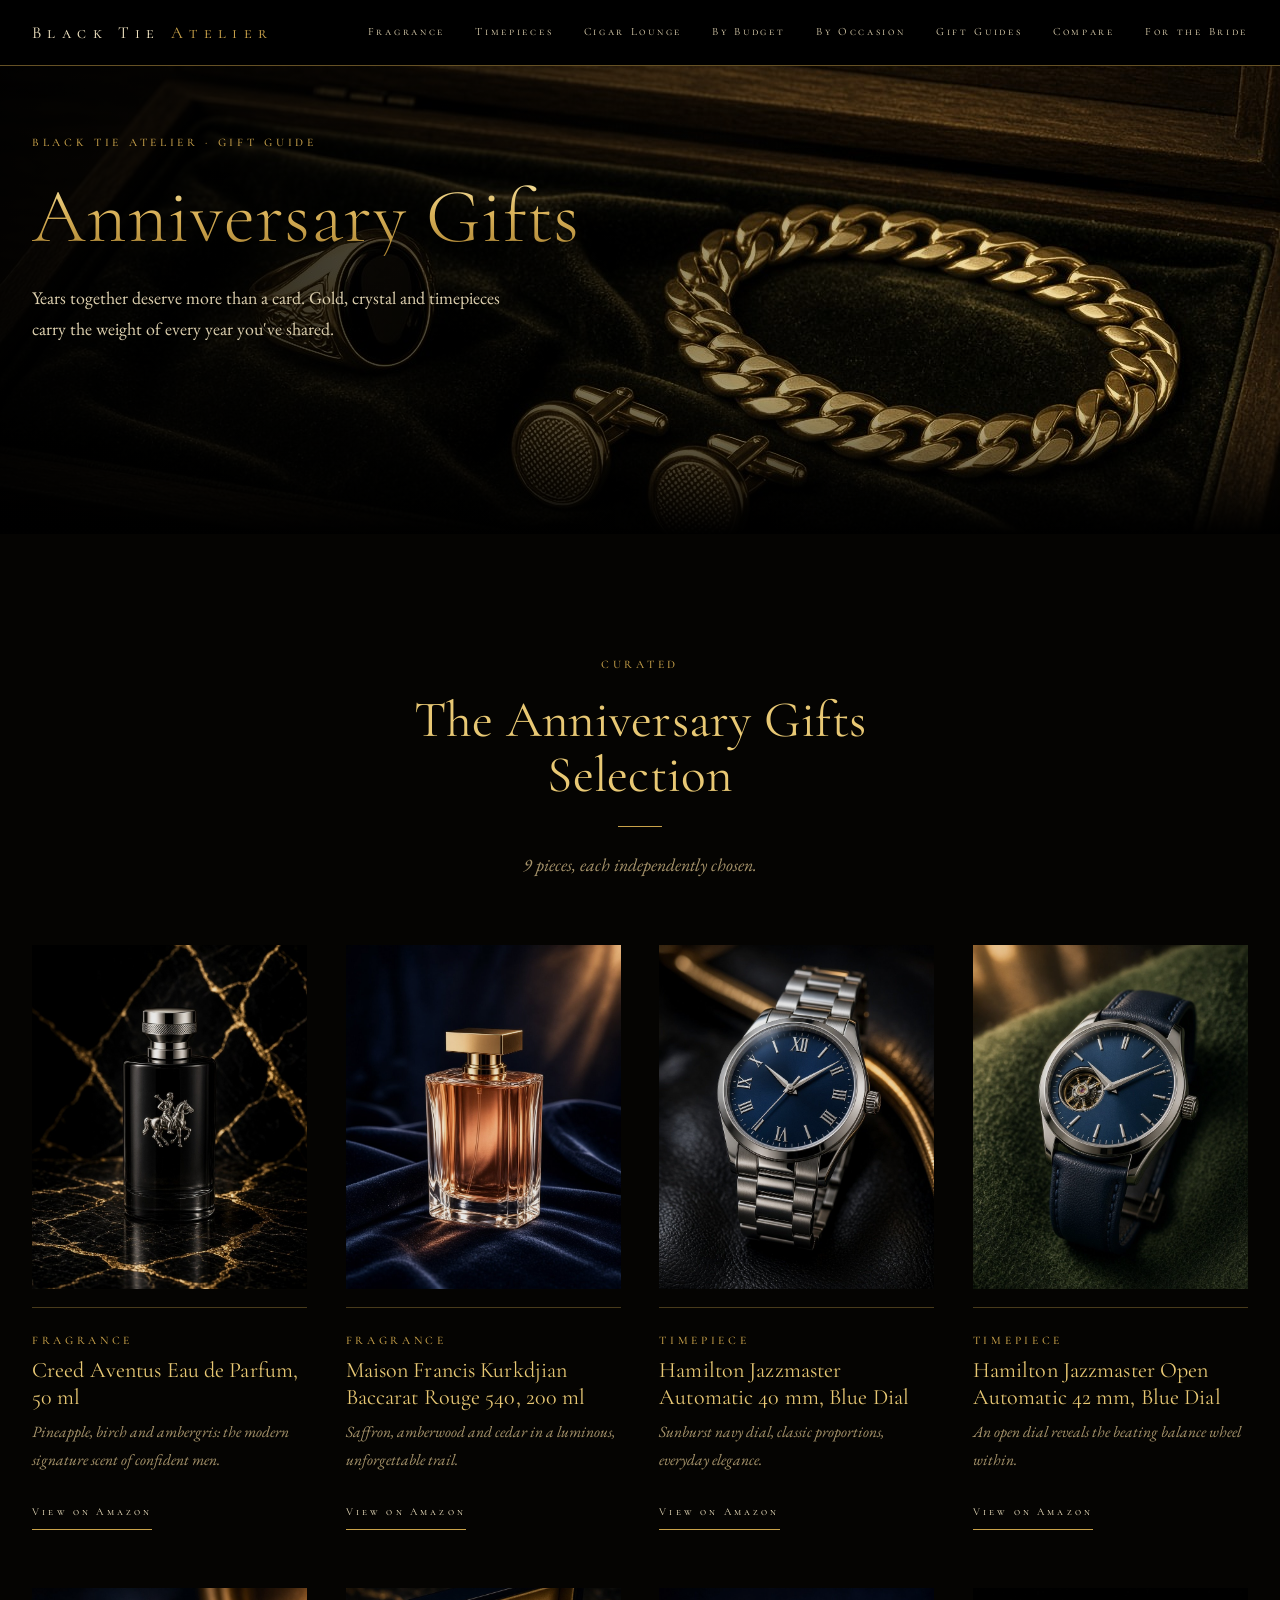
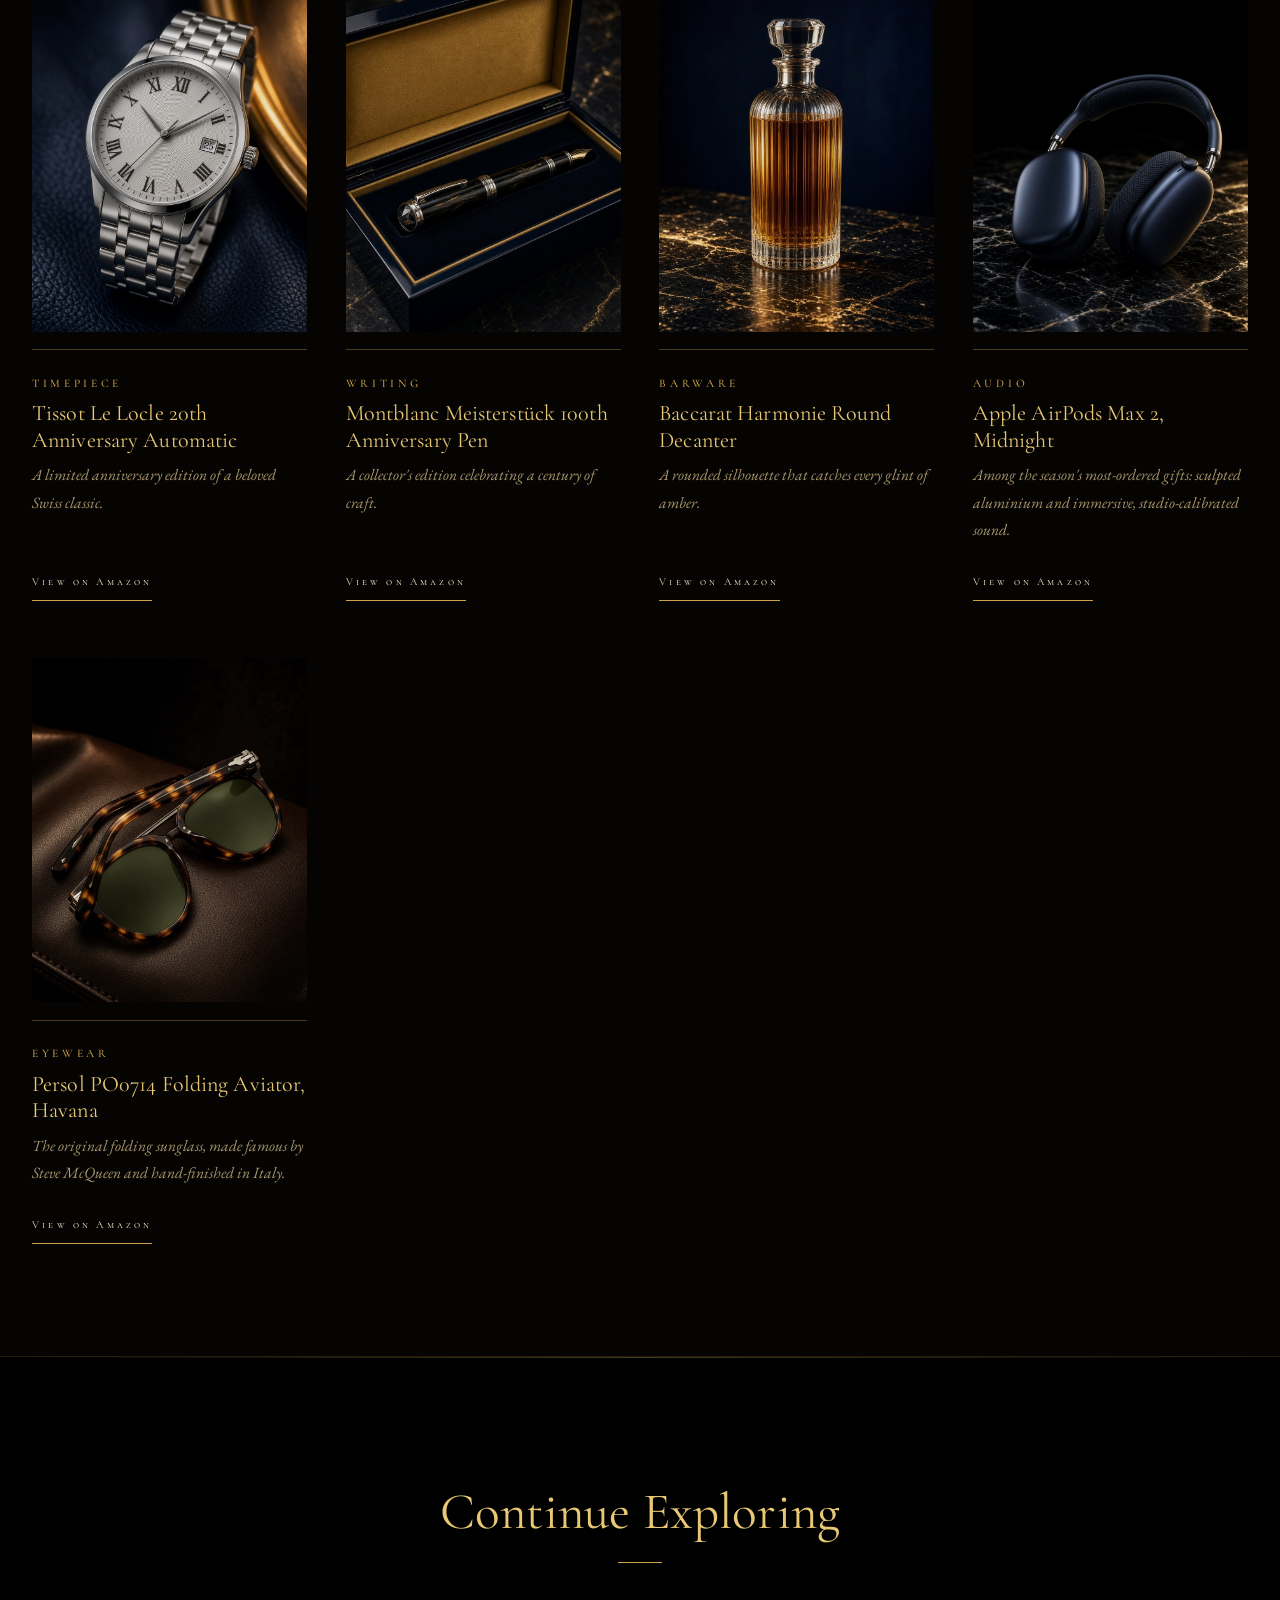
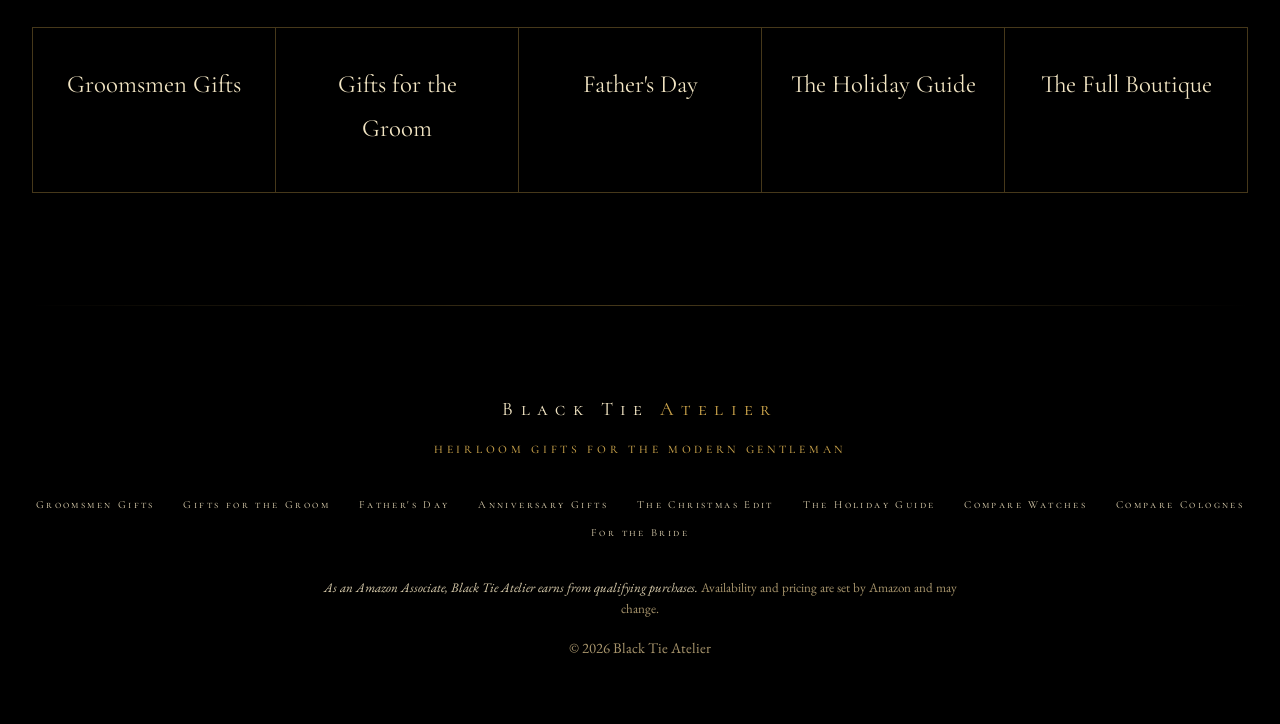
==== commit 53543bc3: "Add Christmas gift guide" ====
--- a/anniversary.html
+++ b/anniversary.html
@@ -17,6 +17,6 @@
 <div class="cb"><span class="sc">Eyewear</span><h3>Persol PO0714 Folding Aviator, Havana</h3><p>The original folding sunglass, made famous by Steve McQueen and hand-finished in Italy.</p><a class="btn" data-asin="B005G07GKG" href="https://www.amazon.com/dp/B005G07GKG?tag=enchantedveil-20" target="_blank" rel="sponsored noopener">View on Amazon</a></div></article></div></div></section>
 <section id="more" class=""><div class="wrap"><div class="head"><span class="sc"></span><h2>Continue Exploring</h2><div class="rule"></div><p></p></div><div class="tiles"><a class="tile" href="groomsmen.html"><b>Groomsmen Gifts</b></a><a class="tile" href="groom.html"><b>Gifts for the Groom</b></a><a class="tile" href="fathers-day.html"><b>Father's Day</b></a><a class="tile" href="holiday.html"><b>The Holiday Guide</b></a><a class="tile" href="index.html"><b>The Full Boutique</b></a></div></div></section>
 <footer><div class="wrap"><div class="logo">Black Tie <span>Atelier</span></div><p class="sc">Heirloom gifts for the modern gentleman</p>
-<p class="fnav"><a href="groomsmen.html">Groomsmen Gifts</a><a href="groom.html">Gifts for the Groom</a><a href="fathers-day.html">Father's Day</a><a href="anniversary.html">Anniversary Gifts</a><a href="holiday.html">The Holiday Guide</a><a href="compare-watches.html">Compare Watches</a><a href="compare-colognes.html">Compare Colognes</a><a href="https://lulumoons.github.io/Enchanted-Veil/">For the Bride</a></p>
+<p class="fnav"><a href="groomsmen.html">Groomsmen Gifts</a><a href="groom.html">Gifts for the Groom</a><a href="fathers-day.html">Father's Day</a><a href="anniversary.html">Anniversary Gifts</a><a href="christmas.html">The Christmas Edit</a><a href="holiday.html">The Holiday Guide</a><a href="compare-watches.html">Compare Watches</a><a href="compare-colognes.html">Compare Colognes</a><a href="https://lulumoons.github.io/Enchanted-Veil/">For the Bride</a></p>
 <p class="fine"><em>As an Amazon Associate, Black Tie Atelier earns from qualifying purchases.</em> Availability and pricing are set by Amazon and may change.</p><p>&copy; 2026 Black Tie Atelier</p></div></footer>
 <script>const AFFILIATE_TAG="enchantedveil-20";document.querySelectorAll('a[data-asin]').forEach(a=>{a.href='https://www.amazon.com/dp/'+a.dataset.asin+'?tag='+AFFILIATE_TAG;a.target='_blank';a.rel='sponsored noopener'});</script></body></html>
